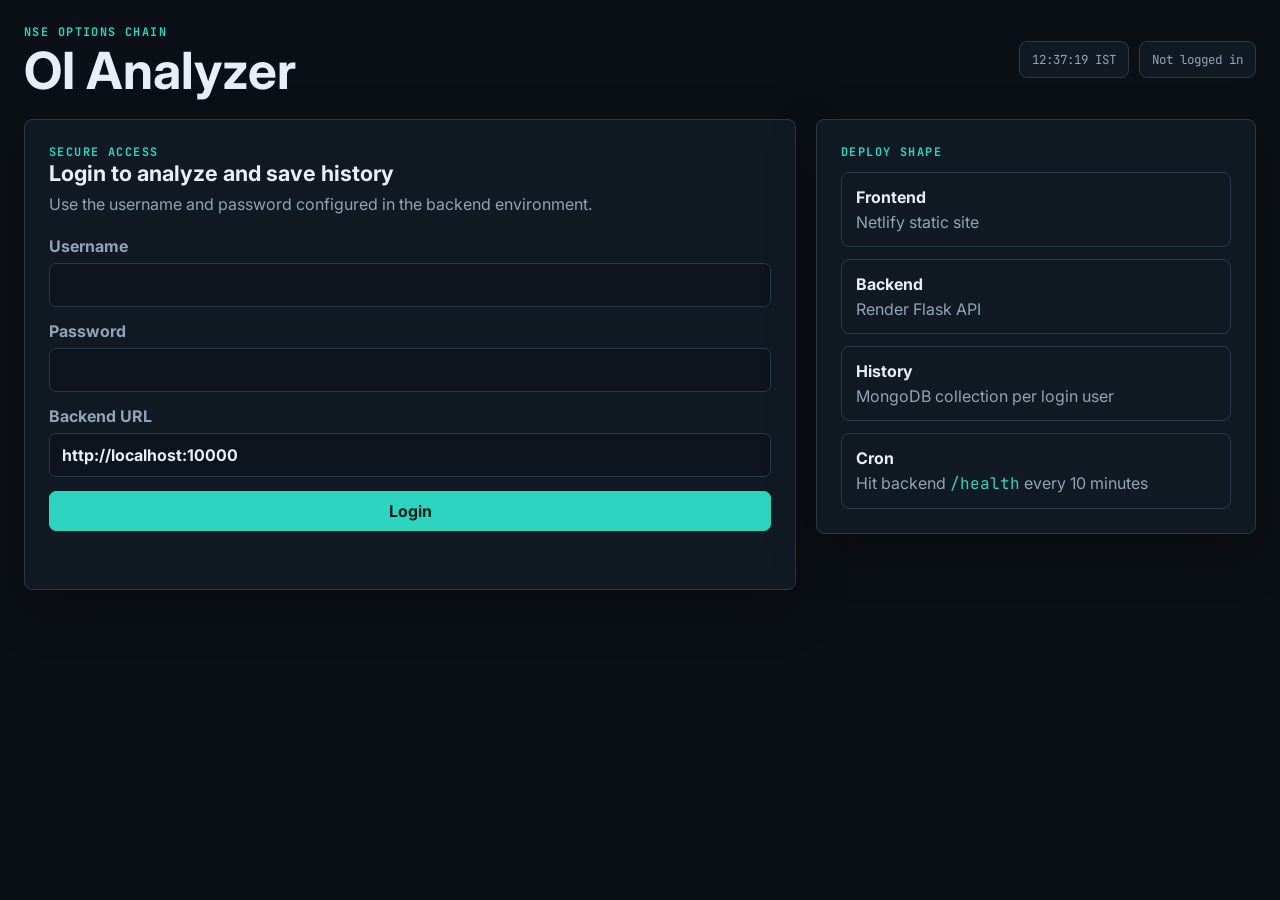
==== frontend/index.html @ 2e8d086e "Split frontend and backend with auth history" ====
<!DOCTYPE html>
<html lang="en">
<head>
  <meta charset="UTF-8">
  <meta name="viewport" content="width=device-width, initial-scale=1.0">
  <title>NSE OI Analyzer</title>
  <link rel="stylesheet" href="style.css">
  <link rel="preconnect" href="https://fonts.googleapis.com">
  <link rel="preconnect" href="https://fonts.gstatic.com" crossorigin>
  <link href="https://fonts.googleapis.com/css2?family=Inter:wght@400;500;600;700;800&family=JetBrains+Mono:wght@400;600;700&display=swap" rel="stylesheet">
</head>
<body>
  <div class="app-shell">
    <header class="topbar">
      <div>
        <div class="eyebrow">NSE Options Chain</div>
        <h1>OI Analyzer</h1>
      </div>
      <div class="topbar-actions">
        <div class="clock" id="clockEl">--:-- IST</div>
        <div class="user-pill" id="userPill">Not logged in</div>
        <button class="ghost-btn" id="logoutBtn" type="button">Logout</button>
      </div>
    </header>

    <main id="loginView" class="login-grid">
      <section class="login-panel">
        <div class="section-label">Secure Access</div>
        <h2>Login to analyze and save history</h2>
        <p>Use the username and password configured in the backend environment.</p>
        <form id="loginForm" class="login-form">
          <label>
            Username
            <input id="loginUsername" name="username" autocomplete="username" required>
          </label>
          <label>
            Password
            <input id="loginPassword" name="password" type="password" autocomplete="current-password" required>
          </label>
          <label>
            Backend URL
            <input id="apiBaseInput" name="apiBase" placeholder="https://your-backend.onrender.com">
          </label>
          <button class="primary-btn" type="submit">Login</button>
          <div class="form-error" id="loginError"></div>
        </form>
      </section>
      <section class="setup-panel">
        <div class="section-label">Deploy Shape</div>
        <div class="setup-row">
          <strong>Frontend</strong>
          <span>Netlify static site</span>
        </div>
        <div class="setup-row">
          <strong>Backend</strong>
          <span>Render Flask API</span>
        </div>
        <div class="setup-row">
          <strong>History</strong>
          <span>MongoDB collection per login user</span>
        </div>
        <div class="setup-row">
          <strong>Cron</strong>
          <span>Hit backend <code>/health</code> every 10 minutes</span>
        </div>
      </section>
    </main>

    <main id="appView" class="workspace hidden">
      <aside class="history-panel">
        <div class="panel-head">
          <div>
            <div class="section-label">Saved</div>
            <h2>Analysis History</h2>
          </div>
          <button class="icon-btn" id="refreshHistoryBtn" type="button" title="Refresh history">Refresh</button>
        </div>
        <div id="historyList" class="history-list">
          <div class="empty-state">No saved analysis yet.</div>
        </div>
      </aside>

      <section class="main-panel">
        <div class="toolbar">
          <div>
            <div class="section-label">Instrument</div>
            <div class="segmented">
              <button class="seg-btn active" id="tabNifty" type="button" onclick="setInstrument('NIFTY')">Nifty 50</button>
              <button class="seg-btn" id="tabBankNifty" type="button" onclick="setInstrument('BANKNIFTY')">Bank Nifty</button>
            </div>
          </div>
          <div class="status-card">
            <span>Backend</span>
            <strong id="backendStatus">Checking</strong>
          </div>
        </div>

        <section id="uploadSection" class="upload-section">
          <label class="upload-zone" id="dropZone" for="fileInput">
            <span class="upload-mark">CSV</span>
            <strong>Upload NSE option-chain CSV</strong>
            <span id="uploadSub">Nifty 50 options-chain CSV downloaded from NSE</span>
            <input type="file" id="fileInput" accept=".csv">
          </label>
          <div class="help-strip">
            Select instrument first, upload the CSV, then AI analysis will run and save automatically.
          </div>
        </section>

        <section id="dashboard" class="dashboard hidden">
          <div class="signal-banner" id="signalBanner">
            <div>
              <span id="sigTag">Market Bias</span>
              <strong id="sigWord">--</strong>
            </div>
            <div class="pcr-box">
              <span>PCR</span>
              <strong id="pcrBig">--</strong>
            </div>
          </div>

          <div class="metrics" id="metricsGrid"></div>

          <div class="split-grid">
            <section class="panel">
              <div class="panel-title">Open Interest By Strike</div>
              <div class="oi-bars" id="oiChart"></div>
            </section>
            <section class="panel">
              <div class="panel-title">Key Levels</div>
              <div class="level-list" id="levelList"></div>
            </section>
          </div>

          <section class="panel ai-panel">
            <div class="panel-title">AI Trade Plan</div>
            <div class="ai-loading" id="aiLoading">
              <div class="spin"></div>
              Generating and saving analysis...
            </div>
            <div class="ai-content" id="aiContent">
              <div id="primaryTrade"></div>
              <div class="trade-table-wrap" id="tradeTableWrap"></div>
              <div class="trade-scenarios" id="tradeScenarios"></div>
              <div class="analysis-text" id="aiAnalysis"></div>
              <div class="why-box" id="whyBox"></div>
              <div class="risk-box" id="riskBox"></div>
            </div>
          </section>

          <div class="footer-actions">
            <button class="secondary-btn" type="button" onclick="reset()">Upload New CSV</button>
          </div>
        </section>
      </section>
    </main>
  </div>

  <script src="config.js"></script>
  <script src="app.js"></script>
</body>
</html>
---- frontend/style.css ----
:root {
  --bg: #0b1016;
  --surface: #111923;
  --surface-2: #172230;
  --surface-3: #1f2d3d;
  --border: #28394c;
  --text: #e8eef6;
  --muted: #91a4b7;
  --subtle: #65798d;
  --accent: #2dd4bf;
  --blue: #60a5fa;
  --bull: #22c55e;
  --bear: #fb466a;
  --warn: #f59e0b;
  --shadow: 0 18px 50px rgba(0, 0, 0, 0.28);
}

* {
  box-sizing: border-box;
}

body {
  margin: 0;
  min-height: 100vh;
  background: var(--bg);
  color: var(--text);
  font-family: Inter, system-ui, -apple-system, BlinkMacSystemFont, "Segoe UI", sans-serif;
}

button,
input {
  font: inherit;
}

button {
  cursor: pointer;
}

.hidden {
  display: none !important;
}

.app-shell {
  width: min(1440px, 100%);
  margin: 0 auto;
  padding: 24px;
}

.topbar {
  display: flex;
  align-items: center;
  justify-content: space-between;
  gap: 16px;
  margin-bottom: 24px;
}

.eyebrow,
.section-label,
.panel-title {
  color: var(--accent);
  font-family: "JetBrains Mono", monospace;
  font-size: 0.74rem;
  font-weight: 700;
  letter-spacing: 0.12em;
  text-transform: uppercase;
}

h1,
h2 {
  margin: 0;
  letter-spacing: 0;
}

h1 {
  margin-top: 6px;
  font-size: clamp(2rem, 4vw, 3.5rem);
  line-height: 0.95;
}

h2 {
  font-size: 1.35rem;
}

.topbar-actions {
  display: flex;
  align-items: center;
  gap: 10px;
  flex-wrap: wrap;
  justify-content: flex-end;
}

.clock,
.user-pill,
.status-card,
.setup-row,
.metric,
.level-item,
.history-item,
.panel,
.login-panel,
.setup-panel,
.upload-zone,
.help-strip {
  border: 1px solid var(--border);
  background: var(--surface);
  border-radius: 8px;
}

.clock,
.user-pill {
  padding: 9px 12px;
  color: var(--muted);
  font-family: "JetBrains Mono", monospace;
  font-size: 0.78rem;
}

.ghost-btn,
.icon-btn,
.secondary-btn,
.primary-btn,
.seg-btn {
  min-height: 40px;
  border-radius: 7px;
  border: 1px solid var(--border);
  background: var(--surface-2);
  color: var(--text);
  padding: 0 14px;
  font-weight: 700;
}

.primary-btn {
  background: var(--accent);
  border-color: var(--accent);
  color: #06201b;
}

.secondary-btn:hover,
.ghost-btn:hover,
.icon-btn:hover,
.seg-btn:hover {
  border-color: var(--accent);
}

.login-grid {
  display: grid;
  grid-template-columns: minmax(0, 1fr) minmax(320px, 440px);
  gap: 20px;
  align-items: start;
}

.login-panel,
.setup-panel {
  padding: 24px;
  box-shadow: var(--shadow);
}

.login-panel p {
  color: var(--muted);
  margin: 8px 0 22px;
}

.login-form {
  display: grid;
  gap: 14px;
}

.login-form label {
  display: grid;
  gap: 7px;
  color: var(--muted);
  font-weight: 700;
}

.login-form input {
  width: 100%;
  border: 1px solid var(--border);
  border-radius: 7px;
  background: #0d141d;
  color: var(--text);
  min-height: 44px;
  padding: 0 12px;
  outline: none;
}

.login-form input:focus {
  border-color: var(--accent);
}

.form-error {
  min-height: 20px;
  color: var(--warn);
  font-weight: 700;
}

.setup-panel {
  display: grid;
  gap: 12px;
}

.setup-row {
  display: grid;
  gap: 5px;
  padding: 14px;
}

.setup-row span {
  color: var(--muted);
}

code {
  color: var(--accent);
  font-family: "JetBrains Mono", monospace;
}

.workspace {
  display: grid;
  grid-template-columns: 320px minmax(0, 1fr);
  gap: 20px;
  align-items: start;
}

.history-panel,
.main-panel {
  min-width: 0;
}

.history-panel {
  position: sticky;
  top: 18px;
}

.panel-head,
.toolbar {
  display: flex;
  align-items: center;
  justify-content: space-between;
  gap: 12px;
  margin-bottom: 14px;
}

.history-list {
  display: grid;
  gap: 10px;
  max-height: calc(100vh - 145px);
  overflow: auto;
  padding-right: 4px;
}

.history-item {
  width: 100%;
  text-align: left;
  display: grid;
  gap: 7px;
  padding: 12px;
  color: var(--text);
}

.history-item:hover {
  border-color: var(--accent);
}

.history-meta {
  display: flex;
  justify-content: space-between;
  gap: 8px;
  color: var(--muted);
  font-size: 0.82rem;
}

.history-signal {
  font-weight: 800;
}

.empty-state {
  color: var(--muted);
  border: 1px dashed var(--border);
  border-radius: 8px;
  padding: 16px;
}

.toolbar {
  padding: 18px;
  border: 1px solid var(--border);
  border-radius: 8px;
  background: var(--surface);
}

.segmented {
  display: flex;
  gap: 8px;
  margin-top: 8px;
}

.seg-btn.active {
  background: rgba(45, 212, 191, 0.15);
  border-color: var(--accent);
  color: var(--accent);
}

.status-card {
  padding: 10px 14px;
  display: grid;
  gap: 4px;
  min-width: 130px;
}

.status-card span {
  color: var(--muted);
  font-size: 0.78rem;
}

.upload-section {
  display: grid;
  gap: 12px;
}

.upload-zone {
  min-height: 220px;
  display: grid;
  place-items: center;
  align-content: center;
  gap: 10px;
  padding: 26px;
  text-align: center;
  border-style: dashed;
}

.upload-zone.drag {
  border-color: var(--accent);
  background: rgba(45, 212, 191, 0.08);
}

.upload-zone input {
  display: none;
}

.upload-mark {
  width: 64px;
  height: 64px;
  border-radius: 8px;
  display: grid;
  place-items: center;
  background: var(--surface-3);
  color: var(--accent);
  font-family: "JetBrains Mono", monospace;
  font-weight: 800;
}

.upload-zone strong {
  font-size: 1.2rem;
}

.upload-zone span:last-child,
.help-strip {
  color: var(--muted);
}

.help-strip {
  padding: 14px 16px;
}

.dashboard {
  display: grid;
  gap: 16px;
}

.signal-banner {
  display: flex;
  justify-content: space-between;
  align-items: center;
  gap: 18px;
  padding: 22px;
  border-radius: 8px;
  border: 1px solid var(--border);
  background: var(--surface);
}

.signal-banner span,
.pcr-box span {
  display: block;
  color: var(--muted);
  margin-bottom: 4px;
}

.signal-banner strong {
  font-size: clamp(1.8rem, 4vw, 3.1rem);
}

.pcr-box {
  text-align: right;
}

.signal-banner.bull strong,
.bull {
  color: var(--bull);
}

.signal-banner.bear strong,
.bear {
  color: var(--bear);
}

.signal-banner.neut strong,
.warn {
  color: var(--warn);
}

.blue {
  color: var(--blue);
}

.metrics {
  display: grid;
  grid-template-columns: repeat(4, minmax(0, 1fr));
  gap: 12px;
}

.metric {
  padding: 16px;
}

.metric-label {
  color: var(--muted);
  font-size: 0.82rem;
  margin-bottom: 8px;
}

.metric-val {
  font-size: 1.45rem;
  font-weight: 800;
}

.split-grid {
  display: grid;
  grid-template-columns: minmax(0, 1.25fr) minmax(280px, 0.75fr);
  gap: 16px;
}

.panel {
  padding: 18px;
}

.panel-title {
  margin-bottom: 14px;
}

.oi-bars {
  display: grid;
  gap: 8px;
}

.oi-row {
  display: grid;
  grid-template-columns: 72px minmax(80px, 1fr) 120px minmax(80px, 1fr) 74px 72px;
  gap: 10px;
  align-items: center;
  min-height: 30px;
  color: var(--muted);
  font-family: "JetBrains Mono", monospace;
  font-size: 0.82rem;
}

.oi-row.header {
  color: var(--subtle);
  font-size: 0.72rem;
}

.bar-wrap-call,
.bar-wrap-put {
  height: 12px;
  background: #0d141d;
  border-radius: 4px;
  overflow: hidden;
}

.bar-wrap-call {
  display: flex;
  justify-content: flex-end;
}

.bar {
  height: 100%;
}

.bar.call {
  background: var(--bear);
}

.bar.put {
  background: var(--bull);
}

.strike-label {
  color: var(--text);
  font-weight: 800;
  text-align: center;
}

.atm-tag {
  color: var(--accent);
}

.chg.pos,
.put-num {
  color: var(--bull);
}

.call-num {
  color: var(--bear);
  text-align: right;
}

.level-list {
  display: grid;
  gap: 10px;
}

.level-item {
  display: flex;
  justify-content: space-between;
  gap: 14px;
  padding: 13px;
}

.level-name {
  color: var(--muted);
}

.level-val {
  font-weight: 800;
}

.ai-loading {
  min-height: 84px;
  display: flex;
  align-items: center;
  gap: 12px;
  color: var(--muted);
  font-weight: 700;
}

.spin {
  width: 18px;
  height: 18px;
  border: 3px solid var(--border);
  border-top-color: var(--accent);
  border-radius: 50%;
  animation: spin 0.8s linear infinite;
}

@keyframes spin {
  to {
    transform: rotate(360deg);
  }
}

.ai-content {
  display: none;
  gap: 14px;
}

.ai-content.show {
  display: grid;
}

.primary-trade {
  display: grid;
  grid-template-columns: 1fr auto;
  gap: 16px;
  padding: 18px;
  border: 1px solid var(--border);
  border-radius: 8px;
  background: var(--surface-2);
}

.pt-action,
.pt-stat-label,
.label-col {
  color: var(--muted);
  font-size: 0.78rem;
  font-weight: 800;
  text-transform: uppercase;
}

.pt-type {
  font-size: 2rem;
  font-weight: 800;
  margin: 4px 0;
}

.pt-sub {
  color: var(--muted);
}

.pt-right {
  display: grid;
  grid-template-columns: repeat(2, minmax(110px, 1fr));
  gap: 10px;
}

.pt-stat {
  padding: 10px;
  border-radius: 7px;
  background: #0d141d;
}

.pt-stat-val {
  margin-top: 4px;
  font-weight: 800;
}

.trade-table {
  width: 100%;
  border-collapse: collapse;
  overflow: hidden;
  border-radius: 8px;
}

.trade-table th,
.trade-table td {
  text-align: left;
  padding: 12px;
  border-bottom: 1px solid var(--border);
  background: #0d141d;
  vertical-align: top;
}

.trade-table th {
  color: var(--muted);
  font-size: 0.78rem;
}

.reason-col {
  color: var(--muted);
}

.trade-scenarios {
  display: grid;
  grid-template-columns: repeat(2, minmax(0, 1fr));
  gap: 12px;
}

.scenario,
.analysis-text,
.why-box,
.risk-box {
  border: 1px solid var(--border);
  border-radius: 8px;
  background: #0d141d;
  padding: 14px;
  line-height: 1.55;
}

.scenario-tag,
.why-box-title {
  color: var(--accent);
  font-weight: 800;
  margin-bottom: 8px;
}

.analysis-text {
  color: var(--text);
}

.risk-box {
  border-color: rgba(245, 158, 11, 0.55);
  color: #ffd18a;
}

.footer-actions {
  display: flex;
  justify-content: center;
  padding: 10px;
}

@media (max-width: 980px) {
  .login-grid,
  .workspace,
  .split-grid,
  .primary-trade {
    grid-template-columns: 1fr;
  }

  .history-panel {
    position: static;
  }

  .metrics {
    grid-template-columns: repeat(2, minmax(0, 1fr));
  }
}

@media (max-width: 680px) {
  .app-shell {
    padding: 14px;
  }

  .topbar,
  .toolbar,
  .signal-banner,
  .level-item {
    align-items: stretch;
    flex-direction: column;
  }

  .metrics,
  .trade-scenarios,
  .pt-right {
    grid-template-columns: 1fr;
  }

  .oi-row {
    grid-template-columns: 56px minmax(44px, 1fr) 92px minmax(44px, 1fr) 58px 56px;
    gap: 6px;
    font-size: 0.68rem;
  }
}
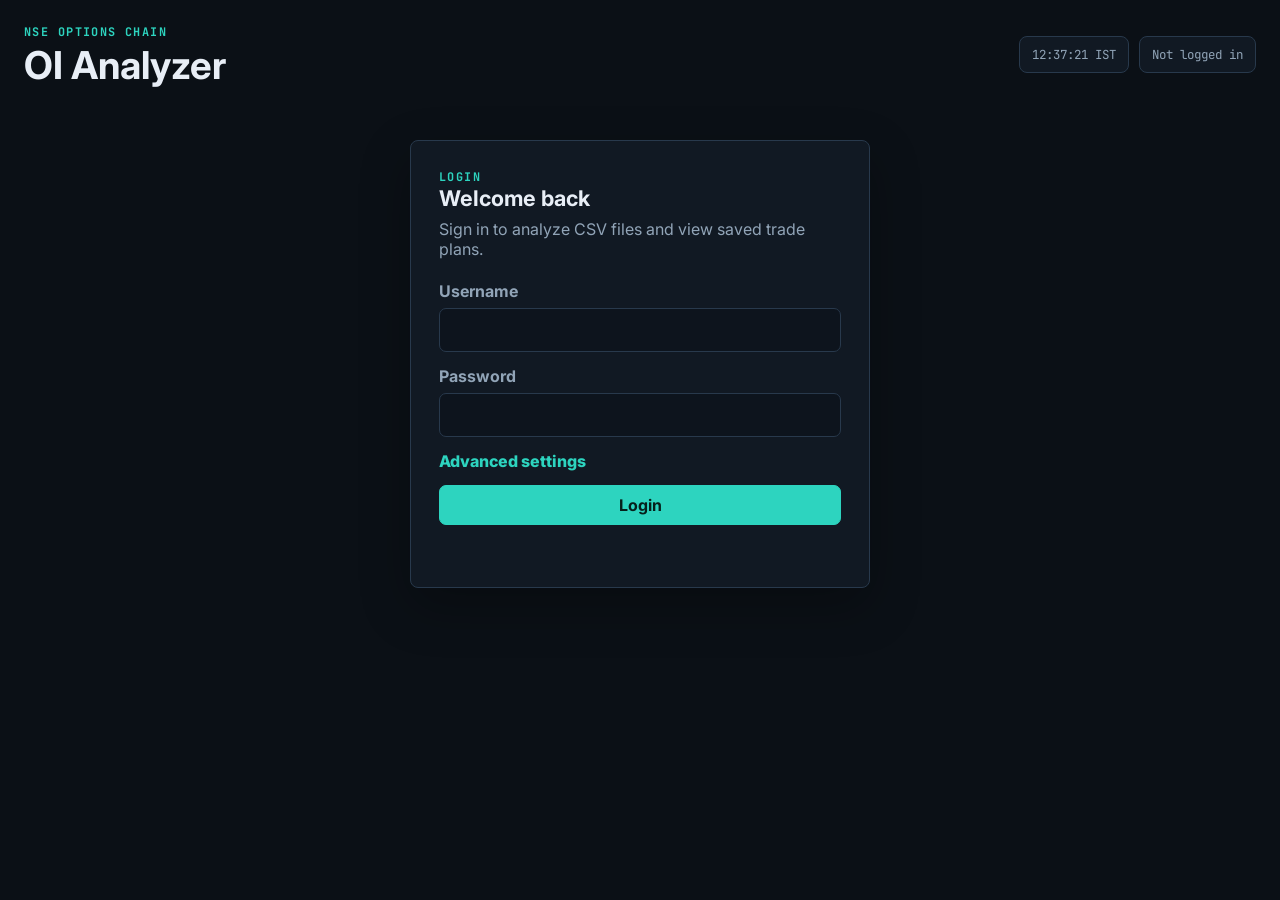
==== commit a6e38d57: "Simplify login UI" ====
--- a/frontend/index.html
+++ b/frontend/index.html
@@ -25,9 +25,9 @@
 
     <main id="loginView" class="login-grid">
       <section class="login-panel">
-        <div class="section-label">Secure Access</div>
-        <h2>Login to analyze and save history</h2>
-        <p>Use the username and password configured in the backend environment.</p>
+        <div class="section-label">Login</div>
+        <h2>Welcome back</h2>
+        <p>Sign in to analyze CSV files and view saved trade plans.</p>
         <form id="loginForm" class="login-form">
           <label>
             Username
@@ -37,32 +37,14 @@
             Password
             <input id="loginPassword" name="password" type="password" autocomplete="current-password" required>
           </label>
-          <label>
+          <button class="advanced-link" id="advancedToggle" type="button">Advanced settings</button>
+          <label class="advanced-field hidden" id="apiBaseField">
             Backend URL
             <input id="apiBaseInput" name="apiBase" placeholder="https://your-backend.onrender.com">
           </label>
           <button class="primary-btn" type="submit">Login</button>
           <div class="form-error" id="loginError"></div>
         </form>
-      </section>
-      <section class="setup-panel">
-        <div class="section-label">Deploy Shape</div>
-        <div class="setup-row">
-          <strong>Frontend</strong>
-          <span>Netlify static site</span>
-        </div>
-        <div class="setup-row">
-          <strong>Backend</strong>
-          <span>Render Flask API</span>
-        </div>
-        <div class="setup-row">
-          <strong>History</strong>
-          <span>MongoDB collection per login user</span>
-        </div>
-        <div class="setup-row">
-          <strong>Cron</strong>
-          <span>Hit backend <code>/health</code> every 10 minutes</span>
-        </div>
       </section>
     </main>
 
--- a/frontend/style.css
+++ b/frontend/style.css
@@ -51,7 +51,7 @@
   align-items: center;
   justify-content: space-between;
   gap: 16px;
-  margin-bottom: 24px;
+  margin-bottom: 20px;
 }
 
 .eyebrow,
@@ -73,8 +73,8 @@
 
 h1 {
   margin-top: 6px;
-  font-size: clamp(2rem, 4vw, 3.5rem);
-  line-height: 0.95;
+  font-size: clamp(1.9rem, 3vw, 2.8rem);
+  line-height: 1;
 }
 
 h2 {
@@ -92,13 +92,11 @@
 .clock,
 .user-pill,
 .status-card,
-.setup-row,
 .metric,
 .level-item,
 .history-item,
 .panel,
 .login-panel,
-.setup-panel,
 .upload-zone,
 .help-strip {
   border: 1px solid var(--border);
@@ -142,15 +140,15 @@
 }
 
 .login-grid {
-  display: grid;
-  grid-template-columns: minmax(0, 1fr) minmax(320px, 440px);
-  gap: 20px;
-  align-items: start;
-}
-
-.login-panel,
-.setup-panel {
-  padding: 24px;
+  min-height: calc(100vh - 150px);
+  display: grid;
+  place-items: start center;
+  padding-top: 36px;
+}
+
+.login-panel {
+  width: min(460px, 100%);
+  padding: 28px;
   box-shadow: var(--shadow);
 }
 
@@ -186,25 +184,23 @@
   border-color: var(--accent);
 }
 
+.advanced-link {
+  width: fit-content;
+  border: 0;
+  background: transparent;
+  color: var(--accent);
+  padding: 0;
+  font-weight: 800;
+}
+
+.advanced-field {
+  margin-top: -2px;
+}
+
 .form-error {
   min-height: 20px;
   color: var(--warn);
   font-weight: 700;
-}
-
-.setup-panel {
-  display: grid;
-  gap: 12px;
-}
-
-.setup-row {
-  display: grid;
-  gap: 5px;
-  padding: 14px;
-}
-
-.setup-row span {
-  color: var(--muted);
 }
 
 code {
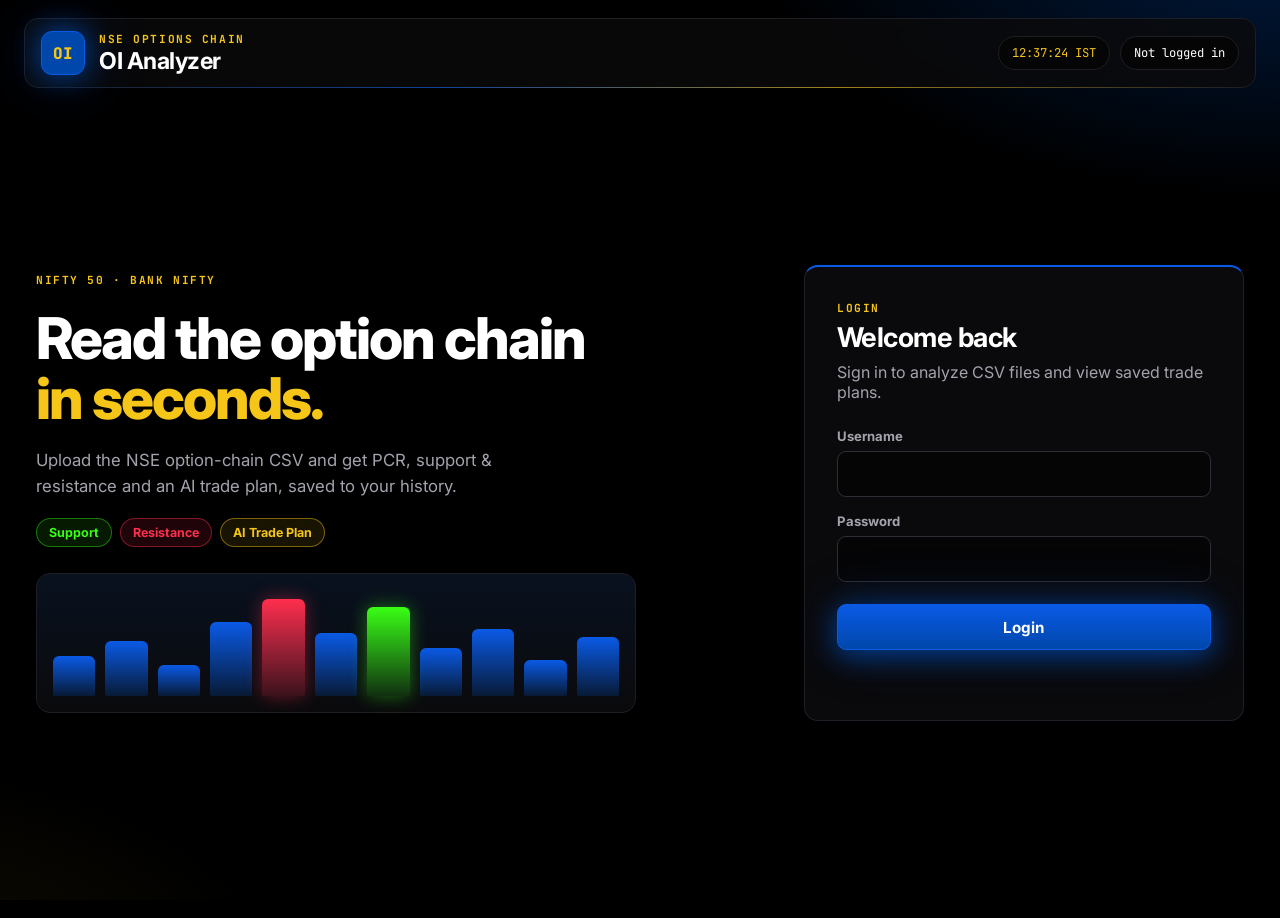
==== commit 5a9033f1: "Redesign frontend UI and add Upload New CSV button - New black/white/cobalt/red/neon green/gold them" ====
--- a/frontend/index.html
+++ b/frontend/index.html
@@ -12,9 +12,12 @@
 <body>
   <div class="app-shell">
     <header class="topbar">
-      <div>
-        <div class="eyebrow">NSE Options Chain</div>
-        <h1>OI Analyzer</h1>
+      <div class="brand">
+        <div class="brand-mark">OI</div>
+        <div>
+          <div class="eyebrow">NSE Options Chain</div>
+          <h1>OI Analyzer</h1>
+        </div>
       </div>
       <div class="topbar-actions">
         <div class="clock" id="clockEl">--:-- IST</div>
@@ -24,6 +27,21 @@
     </header>
 
     <main id="loginView" class="login-grid">
+      <section class="login-hero">
+        <div class="eyebrow">Nifty 50 &middot; Bank Nifty</div>
+        <h2 class="hero-title">Read the option chain <span class="gold">in seconds.</span></h2>
+        <p>Upload the NSE option-chain CSV and get PCR, support &amp; resistance and an AI trade plan, saved to your history.</p>
+        <div class="hero-chips">
+          <span class="chip chip-bull">Support</span>
+          <span class="chip chip-bear">Resistance</span>
+          <span class="chip chip-gold">AI Trade Plan</span>
+        </div>
+        <div class="hero-bars" aria-hidden="true">
+          <i style="--h:38%"></i><i style="--h:52%"></i><i style="--h:30%"></i><i style="--h:70%"></i>
+          <i class="b" style="--h:92%"></i><i style="--h:60%"></i><i class="g" style="--h:84%"></i>
+          <i style="--h:46%"></i><i style="--h:64%"></i><i style="--h:34%"></i><i style="--h:56%"></i>
+        </div>
+      </section>
       <section class="login-panel">
         <div class="section-label">Login</div>
         <h2>Welcome back</h2>
@@ -36,11 +54,6 @@
           <label>
             Password
             <input id="loginPassword" name="password" type="password" autocomplete="current-password" required>
-          </label>
-          <button class="advanced-link" id="advancedToggle" type="button">Advanced settings</button>
-          <label class="advanced-field hidden" id="apiBaseField">
-            Backend URL
-            <input id="apiBaseInput" name="apiBase" placeholder="https://your-backend.onrender.com">
           </label>
           <button class="primary-btn" type="submit">Login</button>
           <div class="form-error" id="loginError"></div>
@@ -64,16 +77,25 @@
 
       <section class="main-panel">
         <div class="toolbar">
-          <div>
+          <div class="toolbar-group">
             <div class="section-label">Instrument</div>
             <div class="segmented">
               <button class="seg-btn active" id="tabNifty" type="button" onclick="setInstrument('NIFTY')">Nifty 50</button>
               <button class="seg-btn" id="tabBankNifty" type="button" onclick="setInstrument('BANKNIFTY')">Bank Nifty</button>
             </div>
           </div>
-          <div class="status-card">
-            <span>Backend</span>
-            <strong id="backendStatus">Checking</strong>
+          <div class="toolbar-right">
+            <div class="source-info hidden" id="sourceInfo">
+              <span>Viewing</span>
+              <strong id="sourceName">--</strong>
+            </div>
+            <div class="status-card">
+              <span>Backend</span>
+              <strong id="backendStatus">Checking</strong>
+            </div>
+            <button class="primary-btn upload-new-btn hidden" id="uploadNewBtn" type="button" title="Pick a new CSV for the selected instrument">
+              <span class="btn-icon">&#8593;</span> Upload New CSV
+            </button>
           </div>
         </div>
 
@@ -85,7 +107,9 @@
             <input type="file" id="fileInput" accept=".csv">
           </label>
           <div class="help-strip">
-            Select instrument first, upload the CSV, then AI analysis will run and save automatically.
+            <div class="step"><span>1</span>Select instrument</div>
+            <div class="step"><span>2</span>Upload NSE CSV</div>
+            <div class="step"><span>3</span>AI plan runs &amp; saves automatically</div>
           </div>
         </section>
 
@@ -103,7 +127,7 @@
 
           <div class="metrics" id="metricsGrid"></div>
 
-          <div class="split-grid">
+          <div class="split-grid" id="csvPanels">
             <section class="panel">
               <div class="panel-title">Open Interest By Strike</div>
               <div class="oi-bars" id="oiChart"></div>
@@ -131,7 +155,7 @@
           </section>
 
           <div class="footer-actions">
-            <button class="secondary-btn" type="button" onclick="reset()">Upload New CSV</button>
+            <button class="secondary-btn" type="button" onclick="reset()">Back to Upload</button>
           </div>
         </section>
       </section>
--- a/frontend/style.css
+++ b/frontend/style.css
@@ -1,18 +1,39 @@
 :root {
-  --bg: #0b1016;
-  --surface: #111923;
-  --surface-2: #172230;
-  --surface-3: #1f2d3d;
-  --border: #28394c;
-  --text: #e8eef6;
-  --muted: #91a4b7;
-  --subtle: #65798d;
-  --accent: #2dd4bf;
-  --blue: #60a5fa;
-  --bull: #22c55e;
-  --bear: #fb466a;
-  --warn: #f59e0b;
-  --shadow: 0 18px 50px rgba(0, 0, 0, 0.28);
+  /* Palette: black, white, cobalt blue, red, neon green, gold */
+  --black: #000000;
+  --white: #ffffff;
+  --cobalt: #0047ab;
+  --cobalt-bright: #0a5ae6;
+  --cobalt-text: #5b93ff;
+  --red: #ff2e4d;
+  --neon: #39ff14;
+  --gold: #f5c518;
+
+  --bg: var(--black);
+  --surface: #0a0a0c;
+  --surface-2: #111114;
+  --surface-3: #18181d;
+  --inset: #050506;
+  --border: #1e1e24;
+  --border-strong: #2e2e36;
+  --text: var(--white);
+  --muted: #a3a3ad;
+  --subtle: #66666f;
+
+  --accent: var(--cobalt-bright);
+  --accent-soft: rgba(0, 71, 171, 0.14);
+  --accent-line: rgba(0, 71, 171, 0.5);
+  --blue: var(--cobalt-text);
+  --bull: var(--neon);
+  --bull-soft: rgba(57, 255, 20, 0.1);
+  --bear: var(--red);
+  --bear-soft: rgba(255, 46, 77, 0.12);
+  --warn: var(--gold);
+  --warn-soft: rgba(245, 197, 24, 0.1);
+
+  --radius: 14px;
+  --radius-sm: 9px;
+  --shadow: 0 24px 60px rgba(0, 0, 0, 0.6);
 }
 
 * {
@@ -22,9 +43,14 @@
 body {
   margin: 0;
   min-height: 100vh;
-  background: var(--bg);
+  background:
+    radial-gradient(900px 480px at 100% -10%, rgba(0, 71, 171, 0.4), transparent 60%),
+    radial-gradient(700px 380px at -10% 110%, rgba(245, 197, 24, 0.07), transparent 60%),
+    var(--bg);
+  background-attachment: fixed;
   color: var(--text);
   font-family: Inter, system-ui, -apple-system, BlinkMacSystemFont, "Segoe UI", sans-serif;
+  -webkit-font-smoothing: antialiased;
 }
 
 button,
@@ -40,11 +66,36 @@
   display: none !important;
 }
 
+::selection {
+  background: var(--cobalt);
+  color: var(--white);
+}
+
+::-webkit-scrollbar {
+  width: 8px;
+  height: 8px;
+}
+
+::-webkit-scrollbar-thumb {
+  background: var(--border-strong);
+  border-radius: 8px;
+}
+
+::-webkit-scrollbar-track {
+  background: transparent;
+}
+
 .app-shell {
   width: min(1440px, 100%);
   margin: 0 auto;
-  padding: 24px;
-}
+  padding: 18px 24px 40px;
+}
+
+.gold {
+  color: var(--gold);
+}
+
+/* ---------- Top bar ---------- */
 
 .topbar {
   display: flex;
@@ -52,33 +103,74 @@
   justify-content: space-between;
   gap: 16px;
   margin-bottom: 20px;
+  padding: 12px 16px;
+  border: 1px solid var(--border);
+  border-radius: var(--radius);
+  background: rgba(10, 10, 12, 0.8);
+  backdrop-filter: blur(12px);
+  position: sticky;
+  top: 12px;
+  z-index: 20;
+}
+
+.topbar::after {
+  content: "";
+  position: absolute;
+  left: 16px;
+  right: 16px;
+  bottom: -1px;
+  height: 1px;
+  background: linear-gradient(90deg, transparent, var(--cobalt-bright), var(--gold), transparent);
+  opacity: 0.6;
+}
+
+.brand {
+  display: flex;
+  align-items: center;
+  gap: 14px;
+}
+
+.brand-mark {
+  width: 44px;
+  height: 44px;
+  border-radius: 11px;
+  display: grid;
+  place-items: center;
+  background: var(--cobalt);
+  border: 1px solid var(--cobalt-bright);
+  color: var(--gold);
+  font-family: "JetBrains Mono", monospace;
+  font-weight: 800;
+  font-size: 1rem;
+  box-shadow: 0 0 28px rgba(0, 71, 171, 0.9), 0 0 60px rgba(0, 71, 171, 0.45);
 }
 
 .eyebrow,
 .section-label,
 .panel-title {
-  color: var(--accent);
+  color: var(--gold);
   font-family: "JetBrains Mono", monospace;
-  font-size: 0.74rem;
-  font-weight: 700;
-  letter-spacing: 0.12em;
+  font-size: 0.7rem;
+  font-weight: 700;
+  letter-spacing: 0.14em;
   text-transform: uppercase;
 }
 
 h1,
 h2 {
   margin: 0;
-  letter-spacing: 0;
+  letter-spacing: -0.02em;
 }
 
 h1 {
-  margin-top: 6px;
-  font-size: clamp(1.9rem, 3vw, 2.8rem);
-  line-height: 1;
+  margin-top: 3px;
+  font-size: 1.45rem;
+  line-height: 1.1;
 }
 
 h2 {
-  font-size: 1.35rem;
+  font-size: 1.15rem;
+  margin-top: 3px;
 }
 
 .topbar-actions {
@@ -90,127 +182,268 @@
 }
 
 .clock,
-.user-pill,
-.status-card,
-.metric,
-.level-item,
-.history-item,
-.panel,
-.login-panel,
-.upload-zone,
-.help-strip {
-  border: 1px solid var(--border);
-  background: var(--surface);
-  border-radius: 8px;
-}
-
-.clock,
 .user-pill {
-  padding: 9px 12px;
+  padding: 8px 13px;
+  border: 1px solid var(--border);
+  border-radius: 999px;
+  background: var(--inset);
   color: var(--muted);
   font-family: "JetBrains Mono", monospace;
-  font-size: 0.78rem;
-}
+  font-size: 0.76rem;
+}
+
+.clock {
+  color: var(--gold);
+}
+
+.user-pill {
+  color: var(--white);
+}
+
+/* ---------- Buttons ---------- */
 
 .ghost-btn,
 .icon-btn,
 .secondary-btn,
 .primary-btn,
 .seg-btn {
-  min-height: 40px;
-  border-radius: 7px;
-  border: 1px solid var(--border);
+  min-height: 38px;
+  display: inline-flex;
+  align-items: center;
+  justify-content: center;
+  gap: 8px;
+  border-radius: var(--radius-sm);
+  border: 1px solid var(--border-strong);
   background: var(--surface-2);
-  color: var(--text);
-  padding: 0 14px;
-  font-weight: 700;
+  color: var(--white);
+  padding: 0 15px;
+  font-size: 0.88rem;
+  font-weight: 700;
+  transition: border-color 0.15s, background 0.15s, transform 0.1s, box-shadow 0.15s, color 0.15s;
+  white-space: nowrap;
+}
+
+.ghost-btn:active,
+.icon-btn:active,
+.secondary-btn:active,
+.primary-btn:active,
+.seg-btn:active {
+  transform: translateY(1px);
 }
 
 .primary-btn {
-  background: var(--accent);
-  border-color: var(--accent);
-  color: #06201b;
+  background: linear-gradient(180deg, var(--cobalt-bright), var(--cobalt));
+  border-color: var(--cobalt-bright);
+  color: var(--white);
+  box-shadow: 0 6px 26px rgba(0, 71, 171, 0.75), 0 0 50px rgba(0, 71, 171, 0.35);
+}
+
+.primary-btn:hover {
+  box-shadow: 0 8px 34px rgba(0, 71, 171, 0.95), 0 0 70px rgba(0, 71, 171, 0.5);
+  border-color: #6f9dff;
 }
 
 .secondary-btn:hover,
-.ghost-btn:hover,
 .icon-btn:hover,
 .seg-btn:hover {
-  border-color: var(--accent);
-}
+  border-color: var(--cobalt-bright);
+  background: var(--surface-3);
+}
+
+.ghost-btn:hover {
+  border-color: var(--red);
+  color: var(--red);
+  background: var(--bear-soft);
+}
+
+.icon-btn {
+  min-height: 32px;
+  padding: 0 11px;
+  font-size: 0.76rem;
+}
+
+.btn-icon {
+  font-size: 1rem;
+  line-height: 1;
+}
+
+/* ---------- Login ---------- */
 
 .login-grid {
-  min-height: calc(100vh - 150px);
-  display: grid;
-  place-items: start center;
-  padding-top: 36px;
+  min-height: calc(100vh - 130px);
+  display: grid;
+  grid-template-columns: minmax(0, 1.1fr) minmax(340px, 440px);
+  align-items: center;
+  gap: 48px;
+  padding: 24px 12px;
+}
+
+.login-hero {
+  display: grid;
+  gap: 18px;
+  max-width: 600px;
+}
+
+.hero-title {
+  font-size: clamp(2.2rem, 4.6vw, 3.6rem);
+  line-height: 1.05;
+  letter-spacing: -0.035em;
+  font-weight: 800;
+}
+
+.login-hero p {
+  margin: 0;
+  color: var(--muted);
+  font-size: 1.05rem;
+  line-height: 1.6;
+  max-width: 520px;
+}
+
+.hero-chips {
+  display: flex;
+  flex-wrap: wrap;
+  gap: 8px;
+}
+
+.chip {
+  padding: 6px 12px;
+  border-radius: 999px;
+  border: 1px solid;
+  font-size: 0.78rem;
+  font-weight: 700;
+}
+
+.chip-bull {
+  color: var(--neon);
+  border-color: rgba(57, 255, 20, 0.4);
+  background: var(--bull-soft);
+}
+
+.chip-bear {
+  color: var(--red);
+  border-color: rgba(255, 46, 77, 0.45);
+  background: var(--bear-soft);
+}
+
+.chip-gold {
+  color: var(--gold);
+  border-color: rgba(245, 197, 24, 0.45);
+  background: var(--warn-soft);
+}
+
+.hero-bars {
+  margin-top: 8px;
+  height: 140px;
+  display: flex;
+  align-items: flex-end;
+  gap: 10px;
+  padding: 16px;
+  border: 1px solid var(--border);
+  border-radius: var(--radius);
+  background: linear-gradient(180deg, rgba(0, 71, 171, 0.12), transparent), var(--surface);
+}
+
+.hero-bars i {
+  flex: 1;
+  height: var(--h);
+  border-radius: 6px 6px 2px 2px;
+  background: linear-gradient(180deg, var(--cobalt-bright), rgba(0, 71, 171, 0.25));
+  animation: grow 0.9s cubic-bezier(0.2, 0.8, 0.2, 1) both;
+}
+
+.hero-bars i:nth-child(odd) {
+  animation-delay: 0.08s;
+}
+
+.hero-bars i.b {
+  background: linear-gradient(180deg, var(--red), rgba(255, 46, 77, 0.2));
+  box-shadow: 0 0 18px rgba(255, 46, 77, 0.4);
+}
+
+.hero-bars i.g {
+  background: linear-gradient(180deg, var(--neon), rgba(57, 255, 20, 0.15));
+  box-shadow: 0 0 18px rgba(57, 255, 20, 0.4);
+}
+
+@keyframes grow {
+  from {
+    height: 0;
+  }
 }
 
 .login-panel {
-  width: min(460px, 100%);
-  padding: 28px;
-  box-shadow: var(--shadow);
+  width: 100%;
+  padding: 34px 32px;
+  border: 1px solid var(--border);
+  border-top: 2px solid var(--cobalt-bright);
+  border-radius: var(--radius);
+  background: var(--surface);
+  box-shadow: var(--shadow), 0 0 0 1px rgba(0, 71, 171, 0.06);
+}
+
+.login-panel h2 {
+  font-size: 1.7rem;
+  margin-top: 6px;
 }
 
 .login-panel p {
   color: var(--muted);
-  margin: 8px 0 22px;
+  margin: 8px 0 26px;
 }
 
 .login-form {
   display: grid;
-  gap: 14px;
+  gap: 16px;
 }
 
 .login-form label {
   display: grid;
   gap: 7px;
   color: var(--muted);
+  font-size: 0.82rem;
   font-weight: 700;
 }
 
 .login-form input {
   width: 100%;
-  border: 1px solid var(--border);
-  border-radius: 7px;
-  background: #0d141d;
-  color: var(--text);
-  min-height: 44px;
-  padding: 0 12px;
+  border: 1px solid var(--border-strong);
+  border-radius: var(--radius-sm);
+  background: var(--inset);
+  color: var(--white);
+  min-height: 46px;
+  padding: 0 14px;
   outline: none;
+  transition: border-color 0.15s, box-shadow 0.15s;
 }
 
 .login-form input:focus {
-  border-color: var(--accent);
-}
-
-.advanced-link {
-  width: fit-content;
-  border: 0;
-  background: transparent;
-  color: var(--accent);
-  padding: 0;
-  font-weight: 800;
-}
-
-.advanced-field {
-  margin-top: -2px;
+  border-color: var(--cobalt-bright);
+  box-shadow: 0 0 0 3px var(--accent-soft);
+}
+
+.login-form .primary-btn {
+  min-height: 46px;
+  margin-top: 6px;
+  font-size: 0.95rem;
 }
 
 .form-error {
   min-height: 20px;
-  color: var(--warn);
-  font-weight: 700;
+  color: var(--red);
+  font-weight: 600;
+  font-size: 0.86rem;
 }
 
 code {
-  color: var(--accent);
+  color: var(--cobalt-text);
   font-family: "JetBrains Mono", monospace;
 }
 
+/* ---------- Workspace ---------- */
+
 .workspace {
   display: grid;
-  grid-template-columns: 320px minmax(0, 1fr);
+  grid-template-columns: 300px minmax(0, 1fr);
   gap: 20px;
   align-items: start;
 }
@@ -222,7 +455,17 @@
 
 .history-panel {
   position: sticky;
-  top: 18px;
+  top: 96px;
+  padding: 16px;
+  border: 1px solid var(--border);
+  border-radius: var(--radius);
+  background: var(--surface);
+}
+
+.main-panel {
+  display: grid;
+  gap: 16px;
+  align-content: start;
 }
 
 .panel-head,
@@ -231,13 +474,18 @@
   align-items: center;
   justify-content: space-between;
   gap: 12px;
+}
+
+.panel-head {
   margin-bottom: 14px;
+  padding-bottom: 12px;
+  border-bottom: 1px solid var(--border);
 }
 
 .history-list {
   display: grid;
-  gap: 10px;
-  max-height: calc(100vh - 145px);
+  gap: 8px;
+  max-height: calc(100vh - 220px);
   overflow: auto;
   padding-right: 4px;
 }
@@ -246,64 +494,173 @@
   width: 100%;
   text-align: left;
   display: grid;
-  gap: 7px;
-  padding: 12px;
-  color: var(--text);
+  gap: 6px;
+  padding: 11px 12px;
+  color: var(--white);
+  border: 1px solid var(--border);
+  border-left: 3px solid var(--gold);
+  border-radius: var(--radius-sm);
+  background: var(--inset);
+  transition: border-color 0.15s, background 0.15s, transform 0.1s;
+}
+
+.history-item.bull-item {
+  border-left-color: var(--neon);
+}
+
+.history-item.bear-item {
+  border-left-color: var(--red);
 }
 
 .history-item:hover {
-  border-color: var(--accent);
+  background: var(--surface-2);
+  transform: translateX(2px);
+}
+
+.history-item.active {
+  background: rgba(0, 71, 171, 0.18);
+  border-color: var(--cobalt-bright);
+  border-left-width: 3px;
 }
 
 .history-meta {
   display: flex;
   justify-content: space-between;
+  align-items: center;
   gap: 8px;
   color: var(--muted);
-  font-size: 0.82rem;
+  font-size: 0.75rem;
+}
+
+.inst-chip {
+  padding: 2px 8px;
+  border-radius: 999px;
+  background: rgba(0, 71, 171, 0.3);
+  color: var(--white);
+  font-family: "JetBrains Mono", monospace;
+  font-size: 0.66rem;
+  font-weight: 700;
 }
 
 .history-signal {
   font-weight: 800;
+  font-size: 0.95rem;
+  letter-spacing: 0.01em;
 }
 
 .empty-state {
   color: var(--muted);
-  border: 1px dashed var(--border);
-  border-radius: 8px;
+  border: 1px dashed var(--border-strong);
+  border-radius: var(--radius-sm);
   padding: 16px;
-}
+  font-size: 0.86rem;
+  text-align: center;
+}
+
+/* ---------- Toolbar ---------- */
 
 .toolbar {
-  padding: 18px;
-  border: 1px solid var(--border);
-  border-radius: 8px;
+  padding: 14px 16px;
+  border: 1px solid var(--border);
+  border-radius: var(--radius);
   background: var(--surface);
+  flex-wrap: wrap;
+}
+
+.toolbar-right {
+  display: flex;
+  align-items: center;
+  gap: 10px;
+  flex-wrap: wrap;
+  justify-content: flex-end;
 }
 
 .segmented {
-  display: flex;
-  gap: 8px;
+  display: inline-flex;
+  gap: 4px;
   margin-top: 8px;
+  padding: 4px;
+  border: 1px solid var(--border);
+  border-radius: 11px;
+  background: var(--inset);
+}
+
+.seg-btn {
+  min-height: 32px;
+  border-color: transparent;
+  background: transparent;
+  color: var(--muted);
+}
+
+.seg-btn:hover {
+  border-color: transparent;
+  background: var(--surface-3);
+  color: var(--white);
 }
 
 .seg-btn.active {
-  background: rgba(45, 212, 191, 0.15);
-  border-color: var(--accent);
-  color: var(--accent);
-}
-
-.status-card {
-  padding: 10px 14px;
-  display: grid;
-  gap: 4px;
-  min-width: 130px;
-}
-
-.status-card span {
-  color: var(--muted);
-  font-size: 0.78rem;
-}
+  background: var(--cobalt);
+  border-color: var(--cobalt-bright);
+  color: var(--white);
+  box-shadow: 0 0 22px rgba(0, 71, 171, 0.85);
+}
+
+.status-card,
+.source-info {
+  padding: 6px 12px;
+  display: grid;
+  gap: 2px;
+  border: 1px solid var(--border);
+  border-radius: var(--radius-sm);
+  background: var(--inset);
+}
+
+.status-card span,
+.source-info span {
+  color: var(--subtle);
+  font-size: 0.66rem;
+  font-weight: 700;
+  text-transform: uppercase;
+  letter-spacing: 0.1em;
+}
+
+.status-card strong,
+.source-info strong {
+  font-size: 0.86rem;
+}
+
+.source-info strong {
+  max-width: 260px;
+  overflow: hidden;
+  text-overflow: ellipsis;
+  white-space: nowrap;
+}
+
+#backendStatus::before {
+  content: "";
+  display: inline-block;
+  width: 8px;
+  height: 8px;
+  margin-right: 7px;
+  border-radius: 50%;
+  background: var(--subtle);
+  vertical-align: middle;
+}
+
+#backendStatus.bull::before {
+  background: var(--neon);
+  box-shadow: 0 0 10px var(--neon);
+}
+
+#backendStatus.warn::before {
+  background: var(--gold);
+}
+
+.upload-new-btn {
+  min-height: 42px;
+}
+
+/* ---------- Upload ---------- */
 
 .upload-section {
   display: grid;
@@ -311,19 +668,24 @@
 }
 
 .upload-zone {
-  min-height: 220px;
+  min-height: 280px;
   display: grid;
   place-items: center;
   align-content: center;
   gap: 10px;
-  padding: 26px;
+  padding: 32px;
   text-align: center;
-  border-style: dashed;
-}
-
+  border: 2px dashed var(--border-strong);
+  border-radius: var(--radius);
+  background: var(--surface);
+  cursor: pointer;
+  transition: border-color 0.15s, background 0.15s;
+}
+
+.upload-zone:hover,
 .upload-zone.drag {
-  border-color: var(--accent);
-  background: rgba(45, 212, 191, 0.08);
+  border-color: var(--cobalt-bright);
+  background: radial-gradient(500px 200px at 50% 0%, rgba(0, 71, 171, 0.25), transparent), var(--surface);
 }
 
 .upload-zone input {
@@ -331,29 +693,62 @@
 }
 
 .upload-mark {
-  width: 64px;
-  height: 64px;
-  border-radius: 8px;
+  width: 72px;
+  height: 72px;
+  border-radius: 16px;
   display: grid;
   place-items: center;
-  background: var(--surface-3);
-  color: var(--accent);
+  background: var(--cobalt);
+  border: 1px solid var(--cobalt-bright);
+  color: var(--gold);
   font-family: "JetBrains Mono", monospace;
   font-weight: 800;
+  margin-bottom: 6px;
+  box-shadow: 0 0 36px rgba(0, 71, 171, 0.9), 0 0 80px rgba(0, 71, 171, 0.4);
 }
 
 .upload-zone strong {
-  font-size: 1.2rem;
-}
-
-.upload-zone span:last-child,
+  font-size: 1.25rem;
+}
+
+.upload-zone span:last-of-type {
+  color: var(--muted);
+}
+
 .help-strip {
-  color: var(--muted);
-}
-
-.help-strip {
-  padding: 14px 16px;
-}
+  display: grid;
+  grid-template-columns: repeat(3, minmax(0, 1fr));
+  gap: 10px;
+}
+
+.step {
+  display: flex;
+  align-items: center;
+  gap: 10px;
+  padding: 12px 14px;
+  border: 1px solid var(--border);
+  border-radius: var(--radius-sm);
+  background: var(--surface);
+  color: var(--muted);
+  font-size: 0.86rem;
+}
+
+.step span {
+  flex: none;
+  width: 26px;
+  height: 26px;
+  display: grid;
+  place-items: center;
+  border-radius: 50%;
+  background: var(--warn-soft);
+  border: 1px solid rgba(245, 197, 24, 0.4);
+  color: var(--gold);
+  font-family: "JetBrains Mono", monospace;
+  font-size: 0.75rem;
+  font-weight: 800;
+}
+
+/* ---------- Dashboard ---------- */
 
 .dashboard {
   display: grid;
@@ -365,10 +760,21 @@
   justify-content: space-between;
   align-items: center;
   gap: 18px;
-  padding: 22px;
-  border-radius: 8px;
-  border: 1px solid var(--border);
-  background: var(--surface);
+  padding: 24px 26px;
+  border-radius: var(--radius);
+  border: 1px solid var(--border);
+  border-left: 4px solid var(--gold);
+  background: linear-gradient(90deg, var(--warn-soft), transparent 60%), var(--surface);
+}
+
+.signal-banner.bull {
+  border-left-color: var(--neon);
+  background: linear-gradient(90deg, var(--bull-soft), transparent 60%), var(--surface);
+}
+
+.signal-banner.bear {
+  border-left-color: var(--red);
+  background: linear-gradient(90deg, var(--bear-soft), transparent 60%), var(--surface);
 }
 
 .signal-banner span,
@@ -376,33 +782,57 @@
   display: block;
   color: var(--muted);
   margin-bottom: 4px;
+  font-size: 0.74rem;
+  font-weight: 700;
+  text-transform: uppercase;
+  letter-spacing: 0.1em;
 }
 
 .signal-banner strong {
-  font-size: clamp(1.8rem, 4vw, 3.1rem);
+  font-size: clamp(1.8rem, 3.8vw, 2.8rem);
+  letter-spacing: -0.03em;
+}
+
+.signal-banner.bull strong {
+  text-shadow: 0 0 24px rgba(57, 255, 20, 0.35);
+}
+
+.signal-banner.bear strong {
+  text-shadow: 0 0 24px rgba(255, 46, 77, 0.35);
 }
 
 .pcr-box {
   text-align: right;
+  padding: 10px 20px;
+  border-radius: var(--radius-sm);
+  background: var(--inset);
+  border: 1px solid rgba(245, 197, 24, 0.35);
+}
+
+.pcr-box strong {
+  font-family: "JetBrains Mono", monospace;
+  font-size: clamp(1.4rem, 3vw, 2rem) !important;
+  color: var(--gold) !important;
+  text-shadow: none !important;
 }
 
 .signal-banner.bull strong,
 .bull {
-  color: var(--bull);
+  color: var(--neon);
 }
 
 .signal-banner.bear strong,
 .bear {
-  color: var(--bear);
+  color: var(--red);
 }
 
 .signal-banner.neut strong,
 .warn {
-  color: var(--warn);
+  color: var(--gold);
 }
 
 .blue {
-  color: var(--blue);
+  color: var(--cobalt-text);
 }
 
 .metrics {
@@ -412,60 +842,113 @@
 }
 
 .metric {
-  padding: 16px;
+  position: relative;
+  overflow: hidden;
+  padding: 15px 16px;
+  border: 1px solid var(--border);
+  border-radius: var(--radius-sm);
+  background: var(--surface);
+  transition: border-color 0.15s, transform 0.15s;
+}
+
+.metric::before {
+  content: "";
+  position: absolute;
+  inset: 0 0 auto 0;
+  height: 2px;
+  background: var(--cobalt);
+}
+
+.metric:hover {
+  border-color: var(--border-strong);
+  transform: translateY(-1px);
 }
 
 .metric-label {
   color: var(--muted);
-  font-size: 0.82rem;
+  font-size: 0.72rem;
+  font-weight: 700;
+  text-transform: uppercase;
+  letter-spacing: 0.07em;
   margin-bottom: 8px;
 }
 
 .metric-val {
-  font-size: 1.45rem;
-  font-weight: 800;
+  font-family: "JetBrains Mono", monospace;
+  font-size: 1.4rem;
+  font-weight: 700;
 }
 
 .split-grid {
   display: grid;
-  grid-template-columns: minmax(0, 1.25fr) minmax(280px, 0.75fr);
+  grid-template-columns: minmax(0, 1.4fr) minmax(260px, 0.6fr);
   gap: 16px;
 }
 
 .panel {
   padding: 18px;
+  border: 1px solid var(--border);
+  border-radius: var(--radius);
+  background: var(--surface);
 }
 
 .panel-title {
   margin-bottom: 14px;
 }
 
+/* ---------- OI chart ---------- */
+
 .oi-bars {
   display: grid;
-  gap: 8px;
+  gap: 4px;
 }
 
 .oi-row {
   display: grid;
-  grid-template-columns: 72px minmax(80px, 1fr) 120px minmax(80px, 1fr) 74px 72px;
+  grid-template-columns: 64px minmax(60px, 1fr) 132px minmax(60px, 1fr) 64px 64px;
   gap: 10px;
   align-items: center;
   min-height: 30px;
+  padding: 0 6px;
+  border-radius: 6px;
   color: var(--muted);
   font-family: "JetBrains Mono", monospace;
-  font-size: 0.82rem;
+  font-size: 0.8rem;
+}
+
+.oi-row:not(.header):hover {
+  background: var(--surface-2);
+}
+
+.oi-row.is-atm {
+  background: rgba(0, 71, 171, 0.2);
+  outline: 1px solid var(--accent-line);
 }
 
 .oi-row.header {
   color: var(--subtle);
-  font-size: 0.72rem;
+  font-size: 0.66rem;
+  font-weight: 700;
+  min-height: 22px;
+  border-bottom: 1px solid var(--border);
+  border-radius: 0;
+  padding-bottom: 6px;
+  margin-bottom: 4px;
+}
+
+.oi-row.header div:first-child {
+  text-align: right;
+}
+
+.oi-row.header div:nth-child(3) {
+  text-align: center;
 }
 
 .bar-wrap-call,
 .bar-wrap-put {
-  height: 12px;
-  background: #0d141d;
-  border-radius: 4px;
+  height: 10px;
+  background: var(--surface-3);
+  border-radius: 999px;
   overflow: hidden;
 }
 
@@ -476,70 +959,119 @@
 
 .bar {
   height: 100%;
+  border-radius: 999px;
 }
 
 .bar.call {
-  background: var(--bear);
+  background: linear-gradient(270deg, var(--red), rgba(255, 46, 77, 0.45));
+  box-shadow: 0 0 10px rgba(255, 46, 77, 0.35);
 }
 
 .bar.put {
-  background: var(--bull);
+  background: linear-gradient(90deg, var(--neon), rgba(57, 255, 20, 0.4));
+  box-shadow: 0 0 10px rgba(57, 255, 20, 0.3);
 }
 
 .strike-label {
-  color: var(--text);
+  color: var(--white);
+  font-weight: 700;
+  text-align: center;
+  display: flex;
+  align-items: center;
+  justify-content: center;
+  gap: 4px;
+}
+
+.atm-tag {
+  color: var(--white);
+}
+
+.tag {
+  font-style: normal;
+  font-size: 0.6rem;
   font-weight: 800;
-  text-align: center;
-}
-
-.atm-tag {
-  color: var(--accent);
+  padding: 1px 5px;
+  border-radius: 4px;
+}
+
+.tag.atm {
+  background: var(--cobalt);
+  color: var(--white);
+}
+
+.tag.res {
+  background: var(--bear-soft);
+  color: var(--red);
+}
+
+.tag.sup {
+  background: var(--bull-soft);
+  color: var(--neon);
 }
 
 .chg.pos,
 .put-num {
-  color: var(--bull);
+  color: var(--neon);
 }
 
 .call-num {
-  color: var(--bear);
+  color: var(--red);
   text-align: right;
 }
 
+/* ---------- Levels ---------- */
+
 .level-list {
   display: grid;
-  gap: 10px;
+  gap: 8px;
 }
 
 .level-item {
   display: flex;
   justify-content: space-between;
+  align-items: center;
   gap: 14px;
-  padding: 13px;
+  padding: 12px 14px;
+  border: 1px solid var(--border);
+  border-radius: var(--radius-sm);
+  background: var(--inset);
 }
 
 .level-name {
   color: var(--muted);
+  font-size: 0.85rem;
 }
 
 .level-val {
-  font-weight: 800;
+  font-family: "JetBrains Mono", monospace;
+  font-weight: 700;
+}
+
+/* ---------- AI panel ---------- */
+
+.ai-panel {
+  border-top: 2px solid var(--gold);
 }
 
 .ai-loading {
   min-height: 84px;
   display: flex;
   align-items: center;
+  justify-content: center;
   gap: 12px;
   color: var(--muted);
-  font-weight: 700;
+  font-weight: 600;
+  border: 1px dashed var(--border-strong);
+  border-radius: var(--radius-sm);
+  padding: 16px;
 }
 
 .spin {
   width: 18px;
   height: 18px;
-  border: 3px solid var(--border);
-  border-top-color: var(--accent);
+  border: 3px solid var(--border-strong);
+  border-top-color: var(--cobalt-bright);
+  border-right-color: var(--gold);
   border-radius: 50%;
   animation: spin 0.8s linear infinite;
 }
@@ -557,73 +1089,118 @@
 
 .ai-content.show {
   display: grid;
+  animation: fadeIn 0.25s ease-out;
+}
+
+@keyframes fadeIn {
+  from {
+    opacity: 0;
+    transform: translateY(4px);
+  }
 }
 
 .primary-trade {
   display: grid;
   grid-template-columns: 1fr auto;
+  align-items: center;
   gap: 16px;
-  padding: 18px;
-  border: 1px solid var(--border);
-  border-radius: 8px;
-  background: var(--surface-2);
+  padding: 20px 22px;
+  border: 1px solid var(--border);
+  border-left: 4px solid var(--gold);
+  border-radius: var(--radius-sm);
+  background: linear-gradient(90deg, var(--warn-soft), transparent 50%), var(--surface-2);
+}
+
+.primary-trade.call-trade {
+  border-left-color: var(--neon);
+  background: linear-gradient(90deg, var(--bull-soft), transparent 50%), var(--surface-2);
+}
+
+.primary-trade.put-trade {
+  border-left-color: var(--red);
+  background: linear-gradient(90deg, var(--bear-soft), transparent 50%), var(--surface-2);
 }
 
 .pt-action,
 .pt-stat-label,
 .label-col {
   color: var(--muted);
-  font-size: 0.78rem;
-  font-weight: 800;
+  font-size: 0.7rem;
+  font-weight: 700;
   text-transform: uppercase;
+  letter-spacing: 0.08em;
 }
 
 .pt-type {
   font-size: 2rem;
   font-weight: 800;
   margin: 4px 0;
+  letter-spacing: -0.03em;
 }
 
 .pt-sub {
   color: var(--muted);
 }
 
+.pt-sub strong {
+  color: var(--gold);
+}
+
 .pt-right {
   display: grid;
-  grid-template-columns: repeat(2, minmax(110px, 1fr));
-  gap: 10px;
+  grid-template-columns: repeat(2, minmax(120px, 1fr));
+  gap: 8px;
 }
 
 .pt-stat {
-  padding: 10px;
-  border-radius: 7px;
-  background: #0d141d;
+  padding: 10px 12px;
+  border: 1px solid var(--border);
+  border-radius: var(--radius-sm);
+  background: var(--inset);
 }
 
 .pt-stat-val {
   margin-top: 4px;
-  font-weight: 800;
+  font-family: "JetBrains Mono", monospace;
+  font-weight: 700;
+}
+
+.trade-table-wrap {
+  overflow-x: auto;
+  border: 1px solid var(--border);
+  border-radius: var(--radius-sm);
 }
 
 .trade-table {
   width: 100%;
   border-collapse: collapse;
-  overflow: hidden;
-  border-radius: 8px;
 }
 
 .trade-table th,
 .trade-table td {
   text-align: left;
-  padding: 12px;
+  padding: 11px 14px;
   border-bottom: 1px solid var(--border);
-  background: #0d141d;
+  background: var(--inset);
   vertical-align: top;
 }
 
+.trade-table tr:last-child td {
+  border-bottom: 0;
+}
+
 .trade-table th {
-  color: var(--muted);
-  font-size: 0.78rem;
+  color: var(--gold);
+  font-size: 0.68rem;
+  text-transform: uppercase;
+  letter-spacing: 0.1em;
+  background: var(--surface-2);
+}
+
+.val-col {
+  font-family: "JetBrains Mono", monospace;
+  font-weight: 700;
+  white-space: nowrap;
 }
 
 .reason-col {
@@ -641,44 +1218,99 @@
 .why-box,
 .risk-box {
   border: 1px solid var(--border);
-  border-radius: 8px;
-  background: #0d141d;
-  padding: 14px;
-  line-height: 1.55;
+  border-radius: var(--radius-sm);
+  background: var(--inset);
+  padding: 14px 16px;
+  line-height: 1.6;
+  font-size: 0.92rem;
+}
+
+.scenario:first-child {
+  border-top: 2px solid var(--neon);
+}
+
+.scenario:last-child {
+  border-top: 2px solid var(--red);
+}
+
+.scenario:first-child .scenario-tag {
+  color: var(--neon);
+}
+
+.scenario:last-child .scenario-tag {
+  color: var(--red);
+}
+
+.scenario-text {
+  color: var(--muted);
 }
 
 .scenario-tag,
 .why-box-title {
-  color: var(--accent);
+  color: var(--cobalt-text);
+  font-size: 0.72rem;
   font-weight: 800;
+  text-transform: uppercase;
+  letter-spacing: 0.1em;
   margin-bottom: 8px;
 }
 
+.why-box {
+  border-left: 3px solid var(--cobalt-bright);
+}
+
 .analysis-text {
-  color: var(--text);
+  color: var(--white);
+  white-space: pre-line;
+}
+
+.analysis-text:empty {
+  display: none;
 }
 
 .risk-box {
-  border-color: rgba(245, 158, 11, 0.55);
-  color: #ffd18a;
+  border-color: rgba(245, 197, 24, 0.45);
+  background: var(--warn-soft);
+  color: var(--gold);
 }
 
 .footer-actions {
   display: flex;
   justify-content: center;
-  padding: 10px;
+  padding: 6px;
+}
+
+/* ---------- Responsive ---------- */
+
+@media (max-width: 1100px) {
+  .split-grid {
+    grid-template-columns: 1fr;
+  }
 }
 
 @media (max-width: 980px) {
   .login-grid,
   .workspace,
-  .split-grid,
   .primary-trade {
     grid-template-columns: 1fr;
   }
 
+  .login-grid {
+    gap: 28px;
+    align-items: start;
+  }
+
+  .hero-bars {
+    display: none;
+  }
+
   .history-panel {
     position: static;
+    order: 2;
+  }
+
+  .history-list {
+    max-height: 360px;
   }
 
   .metrics {
@@ -688,26 +1320,54 @@
 
 @media (max-width: 680px) {
   .app-shell {
-    padding: 14px;
+    padding: 12px 14px 32px;
+  }
+
+  .login-grid {
+    padding: 8px 0;
+  }
+
+  .login-panel {
+    padding: 26px 20px;
+  }
+
+  .topbar {
+    position: static;
   }
 
   .topbar,
   .toolbar,
-  .signal-banner,
-  .level-item {
+  .signal-banner {
     align-items: stretch;
     flex-direction: column;
   }
 
-  .metrics,
+  .toolbar-right {
+    justify-content: stretch;
+  }
+
+  .toolbar-right > * {
+    flex: 1 1 auto;
+  }
+
+  .topbar-actions {
+    justify-content: flex-start;
+  }
+
+  .pcr-box {
+    text-align: left;
+  }
+
+  .help-strip,
   .trade-scenarios,
   .pt-right {
     grid-template-columns: 1fr;
   }
 
   .oi-row {
-    grid-template-columns: 56px minmax(44px, 1fr) 92px minmax(44px, 1fr) 58px 56px;
-    gap: 6px;
-    font-size: 0.68rem;
-  }
-}
+    grid-template-columns: 48px minmax(30px, 1fr) 96px minmax(30px, 1fr) 48px 48px;
+    gap: 5px;
+    padding: 0 2px;
+    font-size: 0.64rem;
+  }
+}
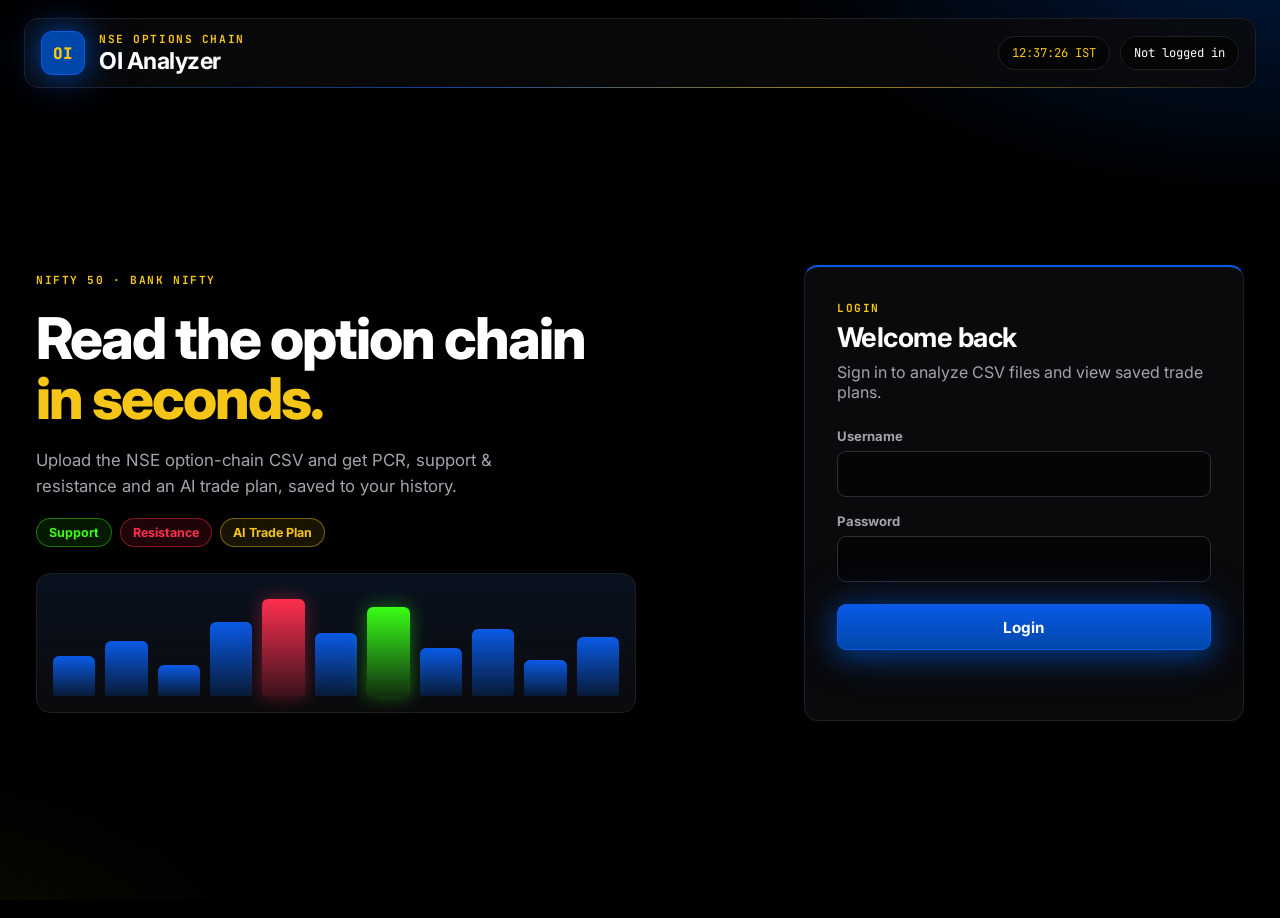
==== commit ef49a93a: "Add AI auto toggle and Analyse with AI button - AI Auto switch in toolbar, off by default - When off" ====
--- a/frontend/index.html
+++ b/frontend/index.html
@@ -89,6 +89,14 @@
               <span>Viewing</span>
               <strong id="sourceName">--</strong>
             </div>
+            <label class="ai-toggle" title="Run AI analysis automatically after upload">
+              <input type="checkbox" id="aiToggle">
+              <span class="switch"></span>
+              <span class="ai-toggle-text">
+                <span>AI Auto</span>
+                <strong id="aiToggleState">Off</strong>
+              </span>
+            </label>
             <div class="status-card">
               <span>Backend</span>
               <strong id="backendStatus">Checking</strong>
--- a/frontend/style.css
+++ b/frontend/style.css
@@ -1280,6 +1280,181 @@
   padding: 6px;
 }
 
+/* ---------- AI toggle ---------- */
+
+.ai-toggle {
+  display: inline-flex;
+  align-items: center;
+  gap: 10px;
+  padding: 6px 12px;
+  border: 1px solid var(--border);
+  border-radius: var(--radius-sm);
+  background: var(--inset);
+  cursor: pointer;
+  user-select: none;
+}
+
+.ai-toggle input {
+  position: absolute;
+  opacity: 0;
+  pointer-events: none;
+}
+
+.ai-toggle .switch {
+  position: relative;
+  width: 38px;
+  height: 22px;
+  flex: none;
+  border-radius: 999px;
+  background: var(--surface-3);
+  border: 1px solid var(--border-strong);
+  transition: background 0.2s, border-color 0.2s, box-shadow 0.2s;
+}
+
+.ai-toggle .switch::after {
+  content: "";
+  position: absolute;
+  top: 2px;
+  left: 2px;
+  width: 16px;
+  height: 16px;
+  border-radius: 50%;
+  background: var(--muted);
+  transition: transform 0.2s, background 0.2s;
+}
+
+.ai-toggle input:checked + .switch {
+  background: var(--cobalt);
+  border-color: var(--cobalt-bright);
+  box-shadow: 0 0 16px rgba(0, 71, 171, 0.85);
+}
+
+.ai-toggle input:checked + .switch::after {
+  transform: translateX(16px);
+  background: var(--white);
+}
+
+.ai-toggle input:focus-visible + .switch {
+  outline: 2px solid var(--gold);
+  outline-offset: 2px;
+}
+
+.ai-toggle-text {
+  display: grid;
+  gap: 2px;
+}
+
+.ai-toggle-text span {
+  color: var(--subtle);
+  font-size: 0.66rem;
+  font-weight: 700;
+  text-transform: uppercase;
+  letter-spacing: 0.1em;
+}
+
+.ai-toggle-text strong {
+  font-size: 0.86rem;
+  color: var(--muted);
+}
+
+/* ---------- Analyse with AI button ---------- */
+
+.ai-loading.prompt {
+  flex-direction: column;
+  min-height: 160px;
+  gap: 14px;
+  text-align: center;
+  border-style: solid;
+  border-color: var(--border);
+  background: radial-gradient(400px 140px at 50% 50%, rgba(0, 71, 171, 0.18), transparent), var(--inset);
+}
+
+.ai-cta {
+  position: relative;
+  overflow: hidden;
+  padding: 2px;
+  border: 0;
+  border-radius: 14px;
+  background: var(--border-strong);
+  color: var(--white);
+  box-shadow: 0 0 30px rgba(0, 71, 171, 0.7), 0 0 70px rgba(0, 71, 171, 0.3);
+  transition: transform 0.15s, box-shadow 0.2s;
+}
+
+.ai-cta::before {
+  content: "";
+  position: absolute;
+  top: 50%;
+  left: 50%;
+  width: 300%;
+  aspect-ratio: 1;
+  translate: -50% -50%;
+  background: conic-gradient(
+    from 0deg,
+    var(--cobalt),
+    var(--cobalt-bright),
+    var(--gold),
+    var(--neon),
+    var(--cobalt),
+    var(--cobalt)
+  );
+  animation: ai-spin 2.6s linear infinite;
+}
+
+.ai-cta:hover {
+  transform: translateY(-1px) scale(1.02);
+  box-shadow: 0 0 40px rgba(0, 71, 171, 0.95), 0 0 90px rgba(0, 71, 171, 0.45);
+}
+
+.ai-cta:active {
+  transform: scale(0.99);
+}
+
+.ai-cta-inner {
+  position: relative;
+  display: inline-flex;
+  align-items: center;
+  gap: 10px;
+  padding: 14px 30px;
+  border-radius: 12px;
+  background: linear-gradient(180deg, #0c1a33, #050a14);
+  font-size: 1rem;
+  font-weight: 800;
+  letter-spacing: 0.01em;
+}
+
+.ai-spark {
+  color: var(--gold);
+  font-size: 1.1rem;
+  animation: ai-pulse 1.6s ease-in-out infinite;
+}
+
+.ai-hint {
+  color: var(--subtle);
+  font-size: 0.8rem;
+  font-weight: 500;
+}
+
+@keyframes ai-spin {
+  to {
+    rotate: 360deg;
+  }
+}
+
+@keyframes ai-pulse {
+  50% {
+    opacity: 0.45;
+    transform: scale(0.85);
+  }
+}
+
+@media (prefers-reduced-motion: reduce) {
+  .ai-cta::before,
+  .ai-spark {
+    animation: none;
+  }
+}
+
 /* ---------- Responsive ---------- */
 
 @media (max-width: 1100px) {
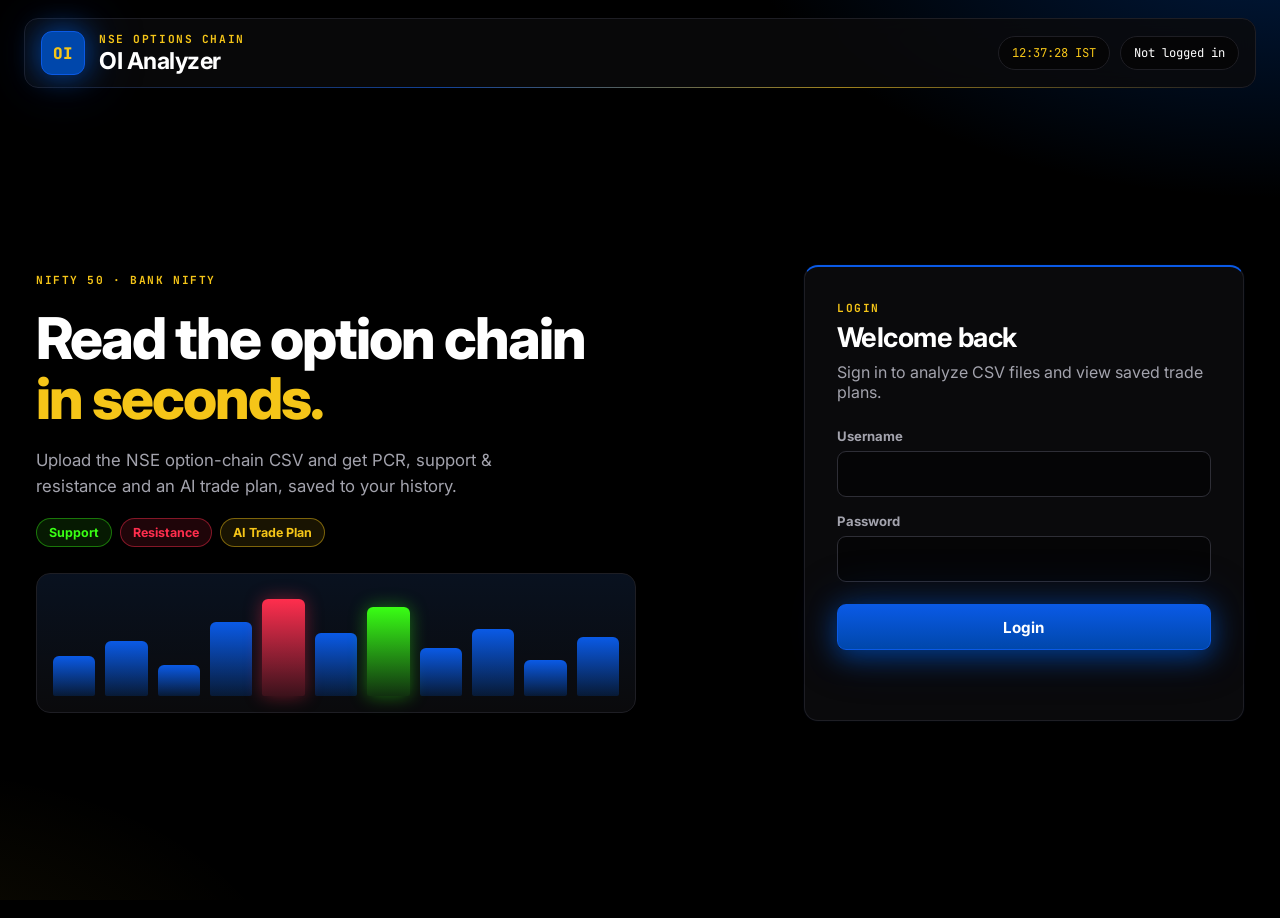
==== commit a0478ba3: "Add news sentiment, strike CSV support, auto-save and history fixes - News Sentiment tab (Google New" ====
--- a/frontend/index.html
+++ b/frontend/index.html
@@ -19,6 +19,10 @@
           <h1>OI Analyzer</h1>
         </div>
       </div>
+      <nav class="main-nav hidden" id="mainNav">
+        <button class="nav-btn active" type="button" data-view="oi">OI Analyzer</button>
+        <button class="nav-btn" type="button" data-view="news">News Sentiment</button>
+      </nav>
       <div class="topbar-actions">
         <div class="clock" id="clockEl">--:-- IST</div>
         <div class="user-pill" id="userPill">Not logged in</div>
@@ -77,6 +81,7 @@
 
       <section class="main-panel">
         <div class="toolbar">
+          <div class="toolbar-left">
           <div class="toolbar-group">
             <div class="section-label">Instrument</div>
             <div class="segmented">
@@ -84,10 +89,23 @@
               <button class="seg-btn" id="tabBankNifty" type="button" onclick="setInstrument('BANKNIFTY')">Bank Nifty</button>
             </div>
           </div>
+          <div class="toolbar-group">
+            <div class="section-label">CSV Type</div>
+            <div class="segmented">
+              <button class="seg-btn active" id="typeChain" type="button" title="All strikes for one expiry">Expiry &middot; Full Chain</button>
+              <button class="seg-btn" id="typeStrike" type="button" title="One strike across all expiries">Strike &middot; All Expiries</button>
+            </div>
+          </div>
+          <div class="toolbar-group hidden" id="strikeField">
+            <div class="section-label">Strike Price</div>
+            <input class="strike-input" id="strikeInput" type="text" inputmode="numeric" placeholder="Auto from file name" autocomplete="off">
+          </div>
+          </div>
           <div class="toolbar-right">
             <div class="source-info hidden" id="sourceInfo">
               <span>Viewing</span>
               <strong id="sourceName">--</strong>
+              <em class="save-badge hidden" id="saveBadge"></em>
             </div>
             <label class="ai-toggle" title="Run AI analysis automatically after upload">
               <input type="checkbox" id="aiToggle">
@@ -117,7 +135,7 @@
           <div class="help-strip">
             <div class="step"><span>1</span>Select instrument</div>
             <div class="step"><span>2</span>Upload NSE CSV</div>
-            <div class="step"><span>3</span>AI plan runs &amp; saves automatically</div>
+            <div class="step"><span>3</span>Auto-saved to history, AI plan on demand</div>
           </div>
         </section>
 
@@ -137,20 +155,25 @@
 
           <div class="split-grid" id="csvPanels">
             <section class="panel">
-              <div class="panel-title">Open Interest By Strike</div>
+              <div class="panel-title" id="oiPanelTitle">Open Interest By Strike</div>
               <div class="oi-bars" id="oiChart"></div>
             </section>
             <section class="panel">
-              <div class="panel-title">Key Levels</div>
+              <div class="panel-title" id="levelsPanelTitle">Key Levels</div>
               <div class="level-list" id="levelList"></div>
             </section>
           </div>
+
+          <section class="panel hidden" id="expiryTablePanel">
+            <div class="panel-title" id="expiryTableTitle">Expiry-wise Data</div>
+            <div class="trade-table-wrap" id="expiryTableWrap"></div>
+          </section>
 
           <section class="panel ai-panel">
             <div class="panel-title">AI Trade Plan</div>
             <div class="ai-loading" id="aiLoading">
               <div class="spin"></div>
-              Generating and saving analysis...
+              Generating AI analysis...
             </div>
             <div class="ai-content" id="aiContent">
               <div id="primaryTrade"></div>
@@ -168,6 +191,28 @@
         </section>
       </section>
     </main>
+
+    <main id="newsView" class="news-view hidden">
+      <div class="toolbar">
+        <div class="toolbar-group">
+          <div class="section-label">Market News</div>
+          <div class="segmented">
+            <button class="seg-btn active" id="newsTabNifty" type="button" data-inst="NIFTY">Nifty 50</button>
+            <button class="seg-btn" id="newsTabBank" type="button" data-inst="BANKNIFTY">Bank Nifty</button>
+          </div>
+        </div>
+        <div class="toolbar-right">
+          <div class="source-info hidden" id="newsUpdated">
+            <span>Updated</span>
+            <strong id="newsUpdatedAt">--</strong>
+          </div>
+          <button class="primary-btn" id="newsFetchBtn" type="button"><span class="btn-icon">&#8635;</span> Fetch Latest News</button>
+        </div>
+      </div>
+      <div id="newsBody" class="news-body">
+        <div class="empty-state">Click <strong>Fetch Latest News</strong> to load headlines and a sentiment score.</div>
+      </div>
+    </main>
   </div>
 
   <script src="config.js"></script>
--- a/frontend/style.css
+++ b/frontend/style.css
@@ -1455,9 +1455,336 @@
   }
 }
 
+/* ---------- Navbar ---------- */
+
+.main-nav {
+  display: inline-flex;
+  gap: 4px;
+  padding: 4px;
+  border: 1px solid var(--border);
+  border-radius: 12px;
+  background: var(--inset);
+}
+
+.nav-btn {
+  min-height: 36px;
+  padding: 0 18px;
+  border: 1px solid transparent;
+  border-radius: 9px;
+  background: transparent;
+  color: var(--muted);
+  font-size: 0.88rem;
+  font-weight: 700;
+  transition: background 0.15s, color 0.15s, box-shadow 0.15s;
+}
+
+.nav-btn:hover {
+  color: var(--white);
+  background: var(--surface-3);
+}
+
+.nav-btn.active {
+  background: var(--cobalt);
+  border-color: var(--cobalt-bright);
+  color: var(--white);
+  box-shadow: 0 0 22px rgba(0, 71, 171, 0.85);
+}
+
+.chart-note {
+  margin-top: 10px;
+  color: var(--subtle);
+  font-size: 0.76rem;
+  text-align: center;
+}
+
+/* ---------- News ---------- */
+
+.news-view,
+.news-body {
+  display: grid;
+  gap: 16px;
+  align-content: start;
+}
+
+.news-summary {
+  display: grid;
+  grid-template-columns: minmax(300px, 0.8fr) minmax(0, 1.2fr);
+  gap: 16px;
+}
+
+.sentiment-card {
+  display: grid;
+  gap: 10px;
+  align-content: start;
+  padding: 22px;
+  border: 1px solid var(--border);
+  border-top: 2px solid var(--gold);
+  border-radius: var(--radius);
+  background: linear-gradient(180deg, var(--warn-soft), transparent 55%), var(--surface);
+}
+
+.sentiment-card.bull {
+  border-top-color: var(--neon);
+  background: linear-gradient(180deg, var(--bull-soft), transparent 55%), var(--surface);
+}
+
+.sentiment-card.bear {
+  border-top-color: var(--red);
+  background: linear-gradient(180deg, var(--bear-soft), transparent 55%), var(--surface);
+}
+
+.sent-score {
+  display: flex;
+  align-items: baseline;
+  gap: 8px;
+}
+
+.sent-score strong {
+  font-family: "JetBrains Mono", monospace;
+  font-size: 3.4rem;
+  line-height: 1;
+  letter-spacing: -0.04em;
+}
+
+.sent-score span {
+  color: var(--subtle);
+  font-weight: 700;
+}
+
+.sentiment-card.bull .sent-score strong,
+.sentiment-card.bull .sent-bias {
+  color: var(--neon);
+  text-shadow: 0 0 24px rgba(57, 255, 20, 0.35);
+}
+
+.sentiment-card.bear .sent-score strong,
+.sentiment-card.bear .sent-bias {
+  color: var(--red);
+  text-shadow: 0 0 24px rgba(255, 46, 77, 0.35);
+}
+
+.sentiment-card.neut .sent-score strong,
+.sentiment-card.neut .sent-bias {
+  color: var(--gold);
+}
+
+.sent-bias {
+  font-size: 1.35rem;
+  font-weight: 800;
+}
+
+.sent-meter {
+  position: relative;
+  height: 10px;
+  margin-top: 6px;
+  border-radius: 999px;
+  background: linear-gradient(90deg, var(--red), var(--gold) 50%, var(--neon));
+}
+
+.sent-meter i {
+  position: absolute;
+  top: 50%;
+  width: 16px;
+  height: 16px;
+  translate: -50% -50%;
+  border-radius: 50%;
+  background: var(--white);
+  border: 3px solid var(--black);
+  box-shadow: 0 0 0 2px var(--white), 0 0 14px rgba(255, 255, 255, 0.6);
+  transition: left 0.6s cubic-bezier(0.2, 0.8, 0.2, 1);
+}
+
+.sent-meter-labels {
+  display: flex;
+  justify-content: space-between;
+  color: var(--subtle);
+  font-size: 0.68rem;
+  font-weight: 700;
+  text-transform: uppercase;
+  letter-spacing: 0.08em;
+}
+
+.sent-counts {
+  display: grid;
+  grid-template-columns: repeat(3, 1fr);
+  gap: 8px;
+  margin-top: 8px;
+}
+
+.sent-counts div {
+  display: grid;
+  gap: 2px;
+  padding: 10px;
+  border: 1px solid var(--border);
+  border-radius: var(--radius-sm);
+  background: var(--inset);
+}
+
+.sent-counts strong {
+  font-family: "JetBrains Mono", monospace;
+  font-size: 1.3rem;
+}
+
+.sent-counts span {
+  color: var(--muted);
+  font-size: 0.7rem;
+}
+
+.cat-list {
+  display: grid;
+  gap: 10px;
+}
+
+.cat-row {
+  display: grid;
+  grid-template-columns: minmax(110px, 0.8fr) minmax(0, 1.4fr) 36px;
+  align-items: center;
+  gap: 12px;
+}
+
+.cat-name {
+  display: grid;
+  font-size: 0.88rem;
+  font-weight: 700;
+}
+
+.cat-name span {
+  color: var(--subtle);
+  font-size: 0.7rem;
+  font-weight: 500;
+}
+
+.cat-bar {
+  height: 8px;
+  border-radius: 999px;
+  background: var(--surface-3);
+  overflow: hidden;
+}
+
+.cat-bar i {
+  display: block;
+  height: 100%;
+  border-radius: 999px;
+}
+
+.bull-fill {
+  background: linear-gradient(90deg, rgba(57, 255, 20, 0.4), var(--neon));
+}
+
+.bear-fill {
+  background: linear-gradient(90deg, rgba(255, 46, 77, 0.4), var(--red));
+}
+
+.warn-fill {
+  background: linear-gradient(90deg, rgba(245, 197, 24, 0.4), var(--gold));
+}
+
+.cat-score {
+  font-family: "JetBrains Mono", monospace;
+  font-weight: 700;
+  text-align: right;
+}
+
+.news-note {
+  margin-top: 16px;
+  padding-top: 12px;
+  border-top: 1px solid var(--border);
+  color: var(--subtle);
+  font-size: 0.74rem;
+  line-height: 1.5;
+}
+
+.news-list {
+  display: grid;
+  gap: 8px;
+}
+
+.news-item {
+  display: flex;
+  align-items: flex-start;
+  gap: 14px;
+  padding: 12px 14px;
+  border: 1px solid var(--border);
+  border-radius: var(--radius-sm);
+  background: var(--inset);
+  color: var(--white);
+  text-decoration: none;
+  transition: border-color 0.15s, background 0.15s, transform 0.1s;
+}
+
+.news-item:hover {
+  border-color: var(--cobalt-bright);
+  background: var(--surface-2);
+  transform: translateX(2px);
+}
+
+.news-pill {
+  flex: none;
+  min-width: 74px;
+  padding: 4px 0;
+  border: 1px solid;
+  border-radius: 999px;
+  font-size: 0.66rem;
+  font-weight: 800;
+  letter-spacing: 0.06em;
+  text-align: center;
+  text-transform: uppercase;
+}
+
+.news-pill.bullish {
+  color: var(--neon);
+  border-color: rgba(57, 255, 20, 0.4);
+  background: var(--bull-soft);
+}
+
+.news-pill.bearish {
+  color: var(--red);
+  border-color: rgba(255, 46, 77, 0.45);
+  background: var(--bear-soft);
+}
+
+.news-pill.neutral {
+  color: var(--gold);
+  border-color: rgba(245, 197, 24, 0.4);
+  background: var(--warn-soft);
+}
+
+.news-main {
+  display: grid;
+  gap: 5px;
+  min-width: 0;
+}
+
+.news-title {
+  font-weight: 600;
+  line-height: 1.4;
+}
+
+.news-meta {
+  display: flex;
+  flex-wrap: wrap;
+  gap: 4px 14px;
+  color: var(--subtle);
+  font-size: 0.74rem;
+}
+
+.news-meta span:first-child {
+  color: var(--muted);
+  font-weight: 700;
+}
+
+.primary-btn:disabled {
+  opacity: 0.6;
+  cursor: wait;
+}
+
 /* ---------- Responsive ---------- */
 
 @media (max-width: 1100px) {
+  .news-summary {
+    grid-template-columns: 1fr;
+  }
+
   .split-grid {
     grid-template-columns: 1fr;
   }
@@ -1529,6 +1856,24 @@
     justify-content: flex-start;
   }
 
+  .main-nav {
+    display: flex;
+  }
+
+  .nav-btn {
+    flex: 1;
+    padding: 0 8px;
+  }
+
+  .news-item {
+    flex-direction: column;
+    gap: 8px;
+  }
+
+  .cat-row {
+    grid-template-columns: 90px minmax(0, 1fr) 32px;
+  }
+
   .pcr-box {
     text-align: left;
   }
@@ -1546,3 +1891,233 @@
     font-size: 0.64rem;
   }
 }
+
+/* ---------- CSV type / strike input / expiry table ---------- */
+
+.toolbar-left {
+  display: flex;
+  align-items: flex-end;
+  gap: 18px 22px;
+  flex-wrap: wrap;
+}
+
+.strike-input {
+  width: 160px;
+  min-height: 40px;
+  margin-top: 8px;
+  padding: 0 12px;
+  border: 1px solid var(--border-strong);
+  border-radius: var(--radius-sm);
+  background: var(--inset);
+  color: var(--white);
+  font-family: "JetBrains Mono", monospace;
+  font-size: 0.9rem;
+  outline: none;
+  transition: border-color 0.15s, box-shadow 0.15s;
+}
+
+.strike-input::placeholder {
+  color: var(--subtle);
+  font-family: Inter, system-ui, sans-serif;
+  font-size: 0.78rem;
+}
+
+.strike-input:focus {
+  border-color: var(--cobalt-bright);
+  box-shadow: 0 0 0 3px var(--accent-soft);
+}
+
+.expiry-table th,
+.expiry-table td {
+  white-space: nowrap;
+}
+
+.expiry-table td.num {
+  font-family: "JetBrains Mono", monospace;
+  font-weight: 600;
+  text-align: right;
+}
+
+.expiry-table th:not(:first-child) {
+  text-align: right;
+}
+
+.expiry-table tr.near-row td {
+  background: rgba(0, 71, 171, 0.2);
+}
+
+/* ---------- Save badge / history without AI ---------- */
+
+.save-badge {
+  justify-self: start;
+  margin-top: 2px;
+  padding: 1px 8px;
+  border: 1px solid var(--border-strong);
+  border-radius: 999px;
+  color: var(--muted);
+  font-size: 0.64rem;
+  font-style: normal;
+  font-weight: 800;
+  letter-spacing: 0.04em;
+  text-transform: uppercase;
+}
+
+.save-badge.saved,
+.save-badge.ai {
+  color: var(--neon);
+  border-color: rgba(57, 255, 20, 0.4);
+  background: var(--bull-soft);
+}
+
+.save-badge.saving {
+  color: var(--gold);
+  border-color: rgba(245, 197, 24, 0.4);
+  background: var(--warn-soft);
+}
+
+.save-badge.failed {
+  color: var(--red);
+  border-color: rgba(255, 46, 77, 0.45);
+  background: var(--bear-soft);
+}
+
+.history-item.none-item {
+  border-left-color: var(--border-strong);
+}
+
+.history-signal.muted {
+  color: var(--subtle);
+  font-weight: 600;
+}
+
+/* ---------- History: CSV type tag ---------- */
+
+.type-row {
+  display: flex;
+  align-items: center;
+  gap: 8px;
+  flex-wrap: wrap;
+}
+
+.type-tag {
+  padding: 2px 8px;
+  border: 1px solid;
+  border-radius: 6px;
+  font-family: "JetBrains Mono", monospace;
+  font-size: 0.7rem;
+  font-weight: 700;
+}
+
+.type-tag b {
+  margin-right: 2px;
+  letter-spacing: 0.08em;
+}
+
+.type-tag.strike {
+  color: var(--cobalt-text);
+  border-color: var(--accent-line);
+  background: rgba(0, 71, 171, 0.22);
+}
+
+.type-tag.expiry {
+  color: var(--gold);
+  border-color: rgba(245, 197, 24, 0.4);
+  background: var(--warn-soft);
+}
+
+.type-sub {
+  color: var(--subtle);
+  font-size: 0.7rem;
+}
+
+/* ---------- News: score drivers ---------- */
+
+.sent-drivers {
+  display: grid;
+  gap: 10px;
+  margin-top: 6px;
+  padding-top: 14px;
+  border-top: 1px solid var(--border);
+}
+
+.drv-title {
+  color: var(--gold);
+  font-family: "JetBrains Mono", monospace;
+  font-size: 0.68rem;
+  font-weight: 700;
+  letter-spacing: 0.12em;
+  text-transform: uppercase;
+}
+
+.drv-row {
+  display: grid;
+  grid-template-columns: 112px minmax(0, 1fr);
+  align-items: start;
+  gap: 10px;
+}
+
+.drv-row > div {
+  display: flex;
+  flex-wrap: wrap;
+  gap: 6px;
+}
+
+.drv-label {
+  padding-top: 3px;
+  font-size: 0.74rem;
+  font-weight: 800;
+}
+
+.drv-chip {
+  padding: 3px 9px;
+  border: 1px solid var(--border-strong);
+  border-radius: 999px;
+  background: var(--inset);
+  color: var(--muted);
+  font-size: 0.76rem;
+  font-weight: 600;
+}
+
+.drv-chip b {
+  margin-left: 4px;
+  color: var(--white);
+  font-family: "JetBrains Mono", monospace;
+}
+
+.drv-note {
+  color: var(--subtle);
+  font-size: 0.72rem;
+  line-height: 1.5;
+}
+
+/* ---------- News: headline filter ---------- */
+
+.filter-row {
+  display: flex;
+  flex-wrap: wrap;
+  gap: 6px;
+  margin-bottom: 12px;
+}
+
+.filter-chip {
+  padding: 5px 12px;
+  border: 1px solid var(--border-strong);
+  border-radius: 999px;
+  background: var(--inset);
+  color: var(--muted);
+  font-size: 0.78rem;
+  font-weight: 700;
+  transition: border-color 0.15s, color 0.15s, background 0.15s;
+}
+
+.filter-chip:hover {
+  border-color: var(--cobalt-bright);
+  color: var(--white);
+}
+
+.filter-chip.active {
+  background: var(--cobalt);
+  border-color: var(--cobalt-bright);
+  color: var(--white);
+  box-shadow: 0 0 16px rgba(0, 71, 171, 0.7);
+}
